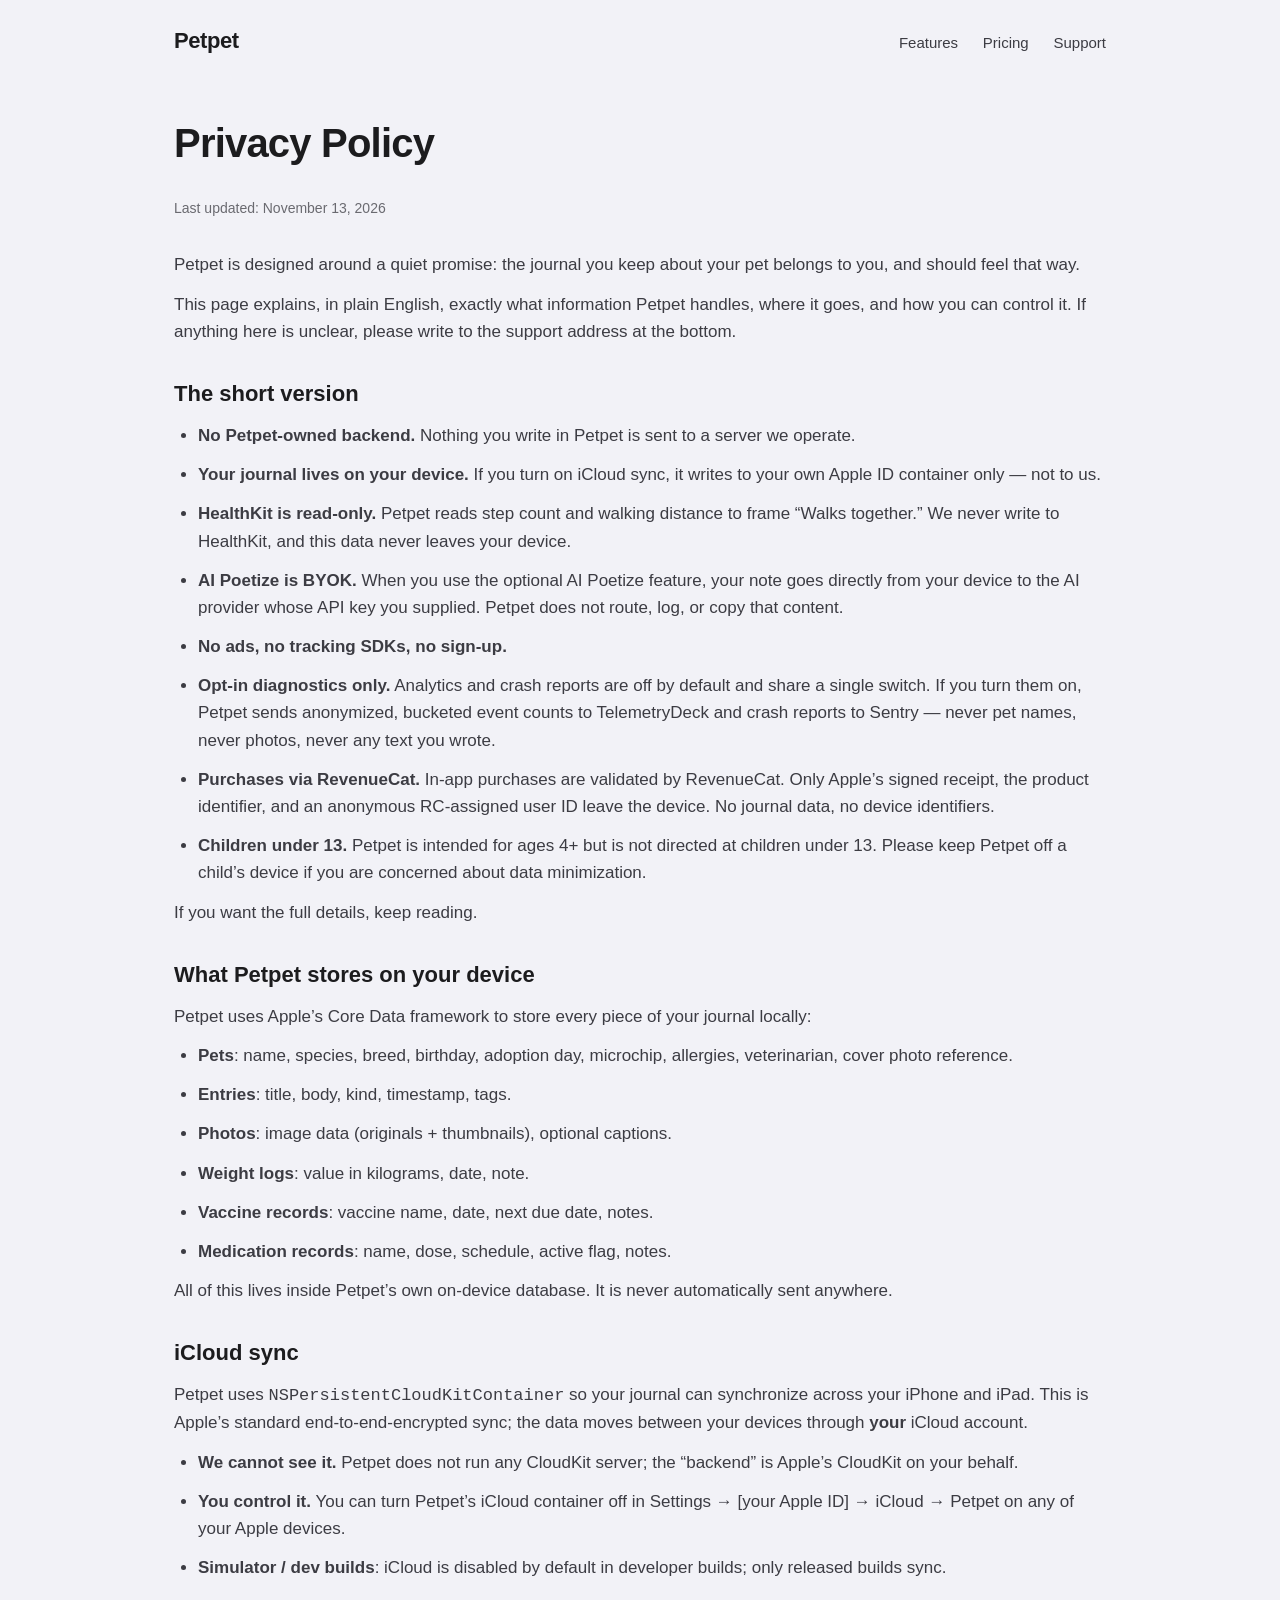
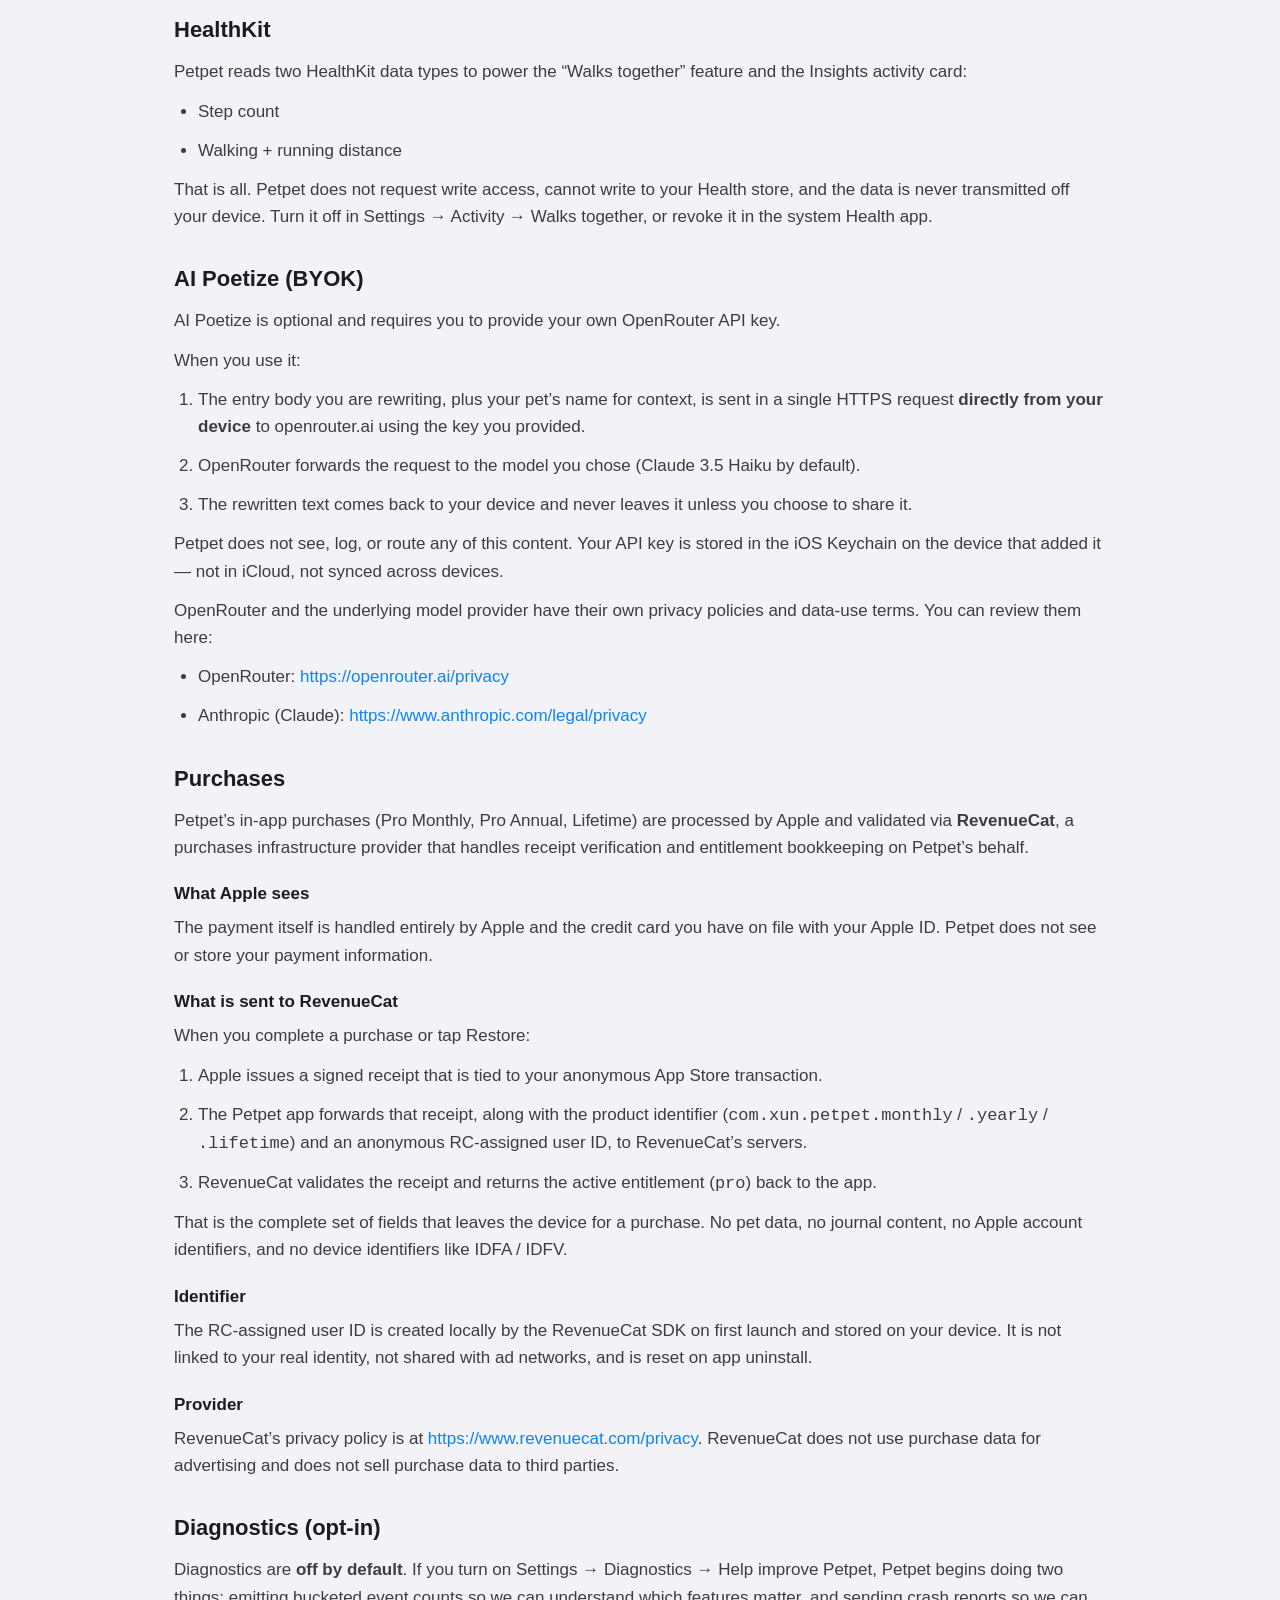
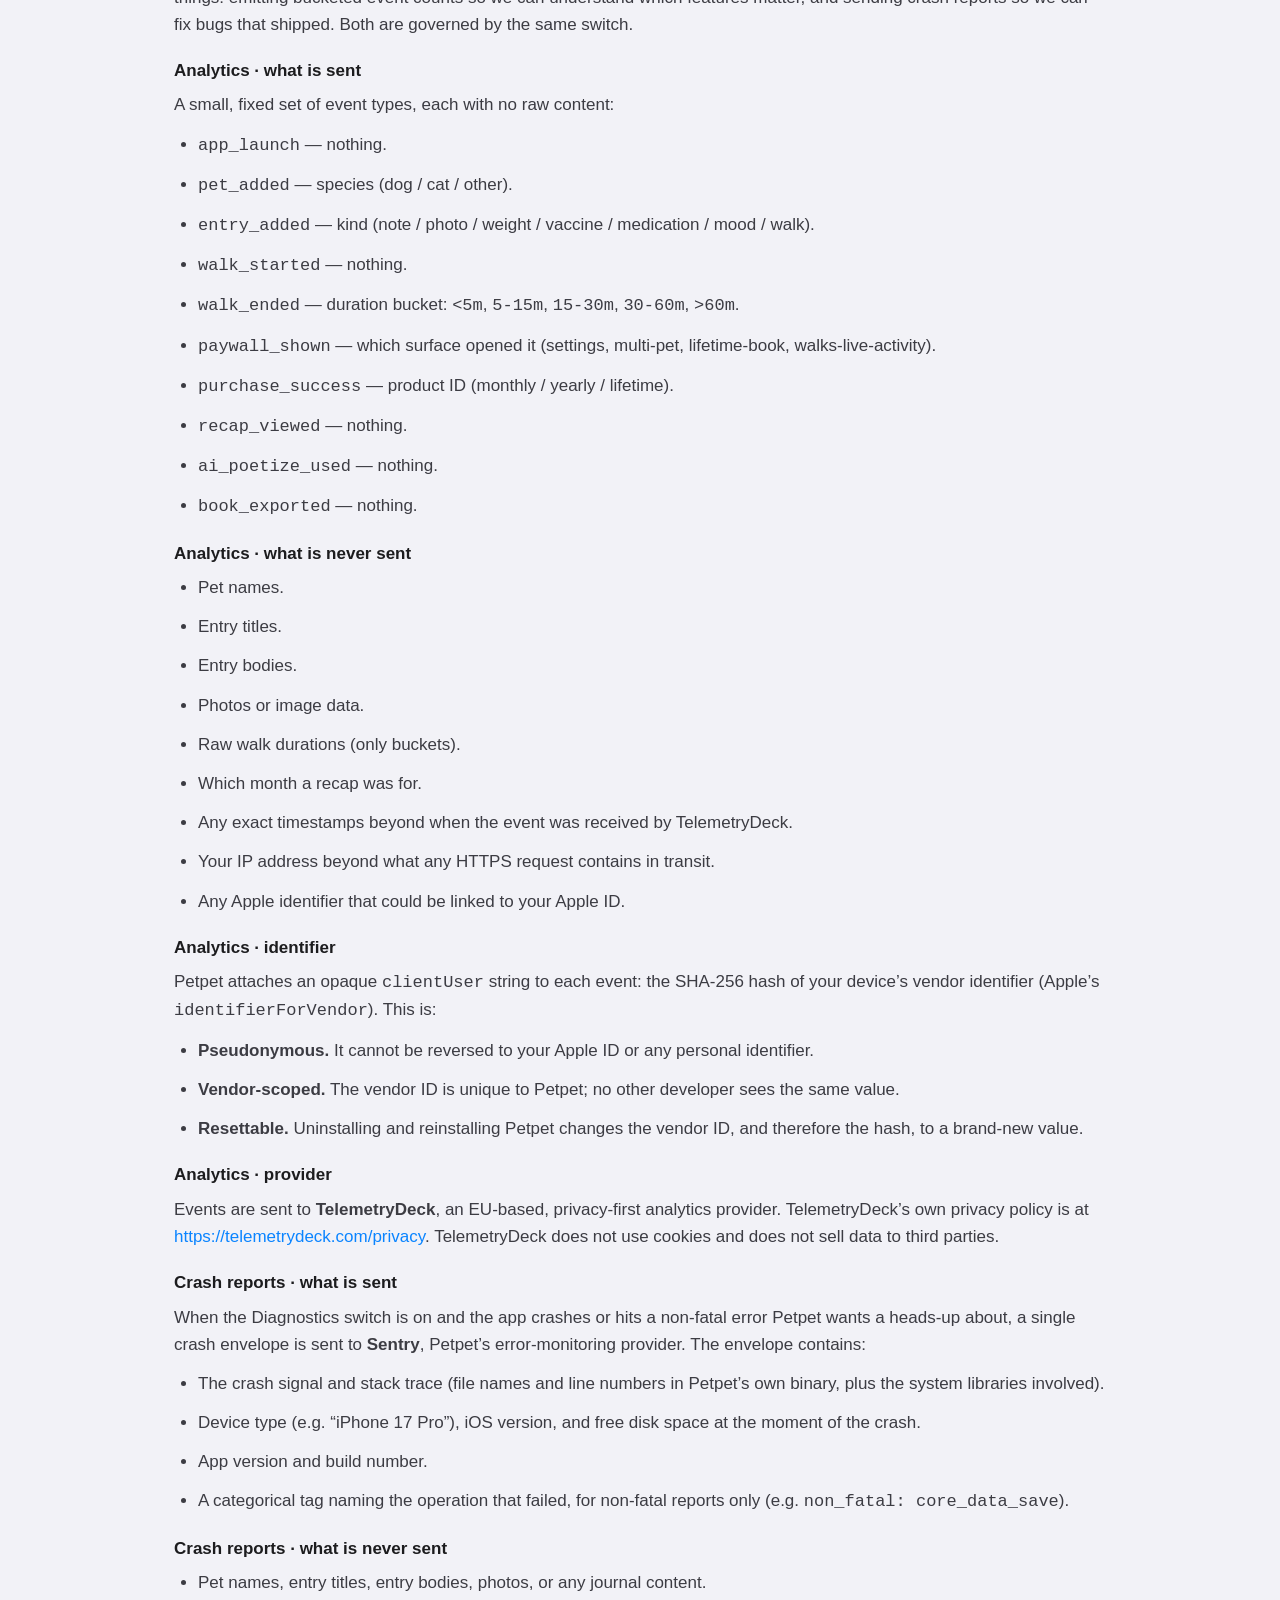
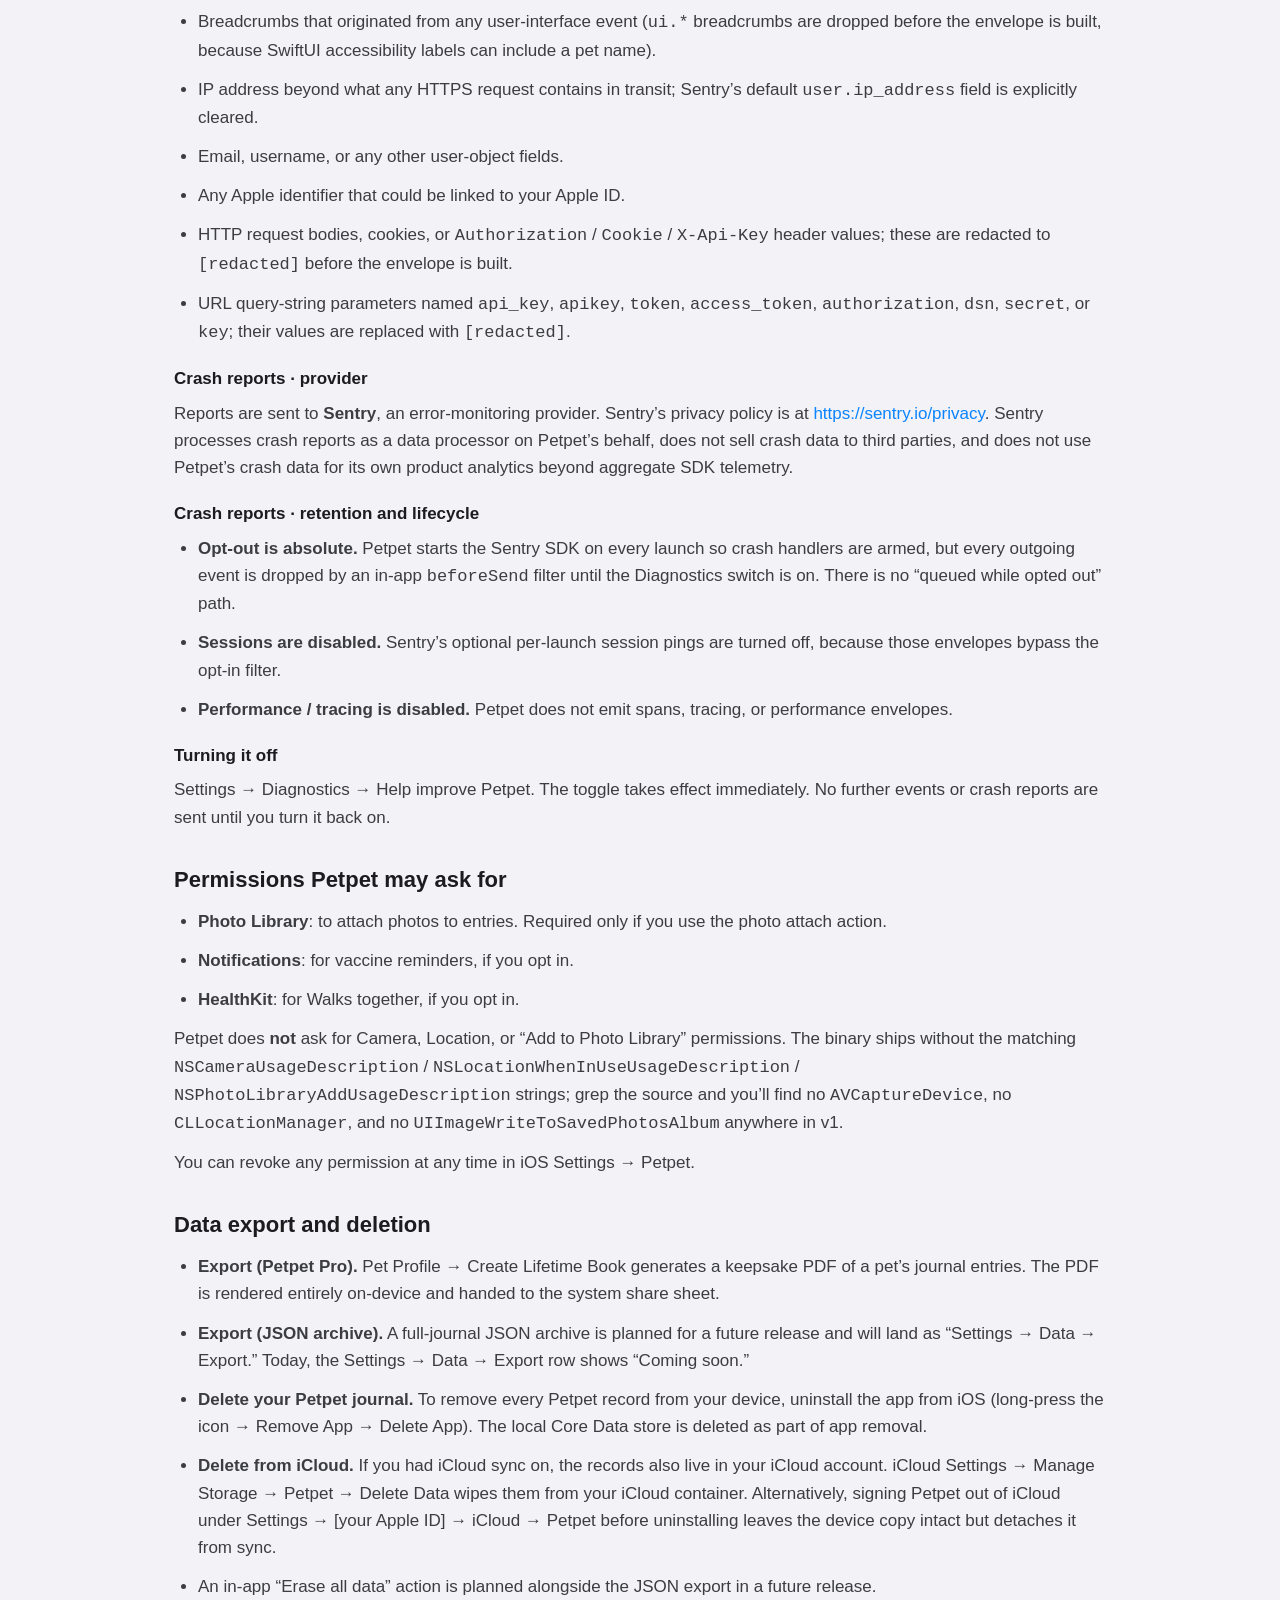
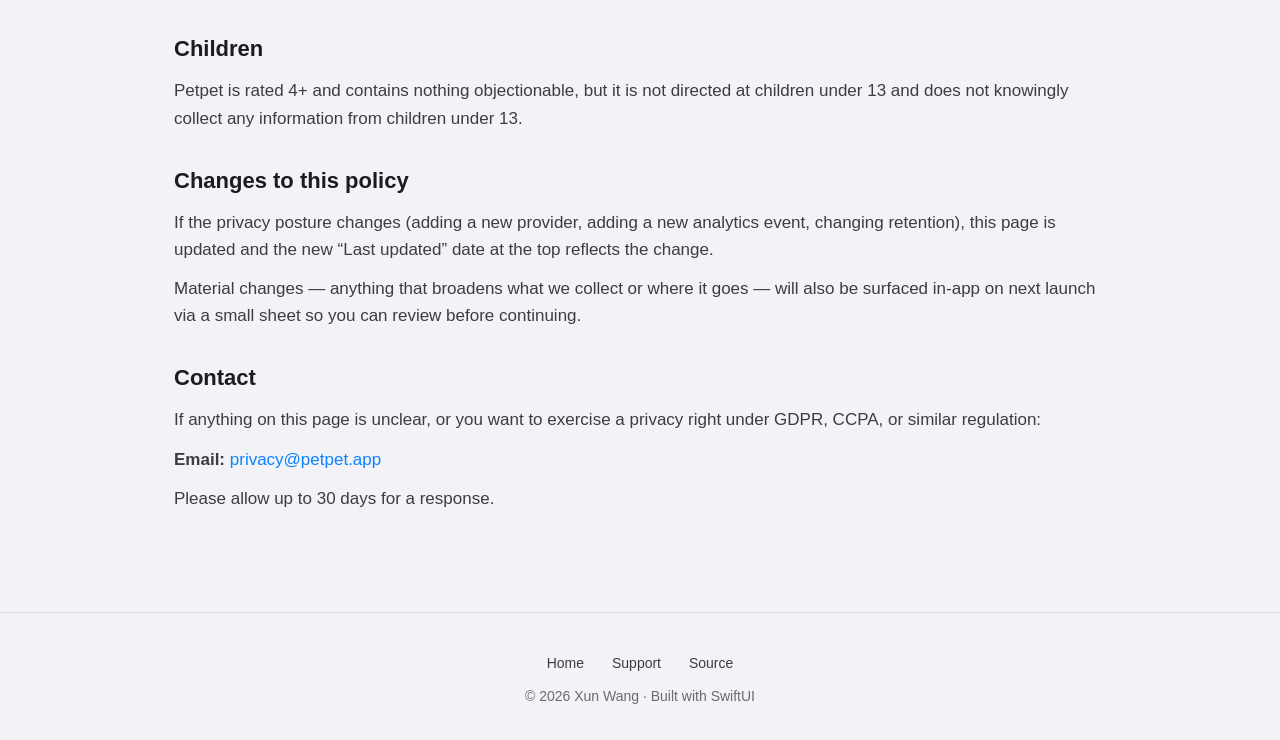
==== privacy/index.html @ db682c79 "Initial commit: Petpet pre-launch landing page The lifetime book for your pet. Private, forever your" ====
<!DOCTYPE html>
<html lang="en">
<head>
  <meta charset="UTF-8" />
  <meta name="viewport" content="width=device-width, initial-scale=1.0" />
  <title>Privacy Policy — Petpet</title>
  <meta name="description" content="How Petpet handles your data. No backend, HealthKit read-only, opt-in analytics, BYOK AI, purchases via RevenueCat." />
  <meta name="theme-color" content="#f2f2f7" media="(prefers-color-scheme: light)" />
  <meta name="theme-color" content="#000000" media="(prefers-color-scheme: dark)" />
  <link rel="icon" type="image/svg+xml" href="../favicon.svg" />
  <link rel="stylesheet" href="../css/style.css" />
</head>
<body>
  <nav class="top">
    <div class="inner">
      <div class="brand"><a href="../">Petpet</a></div>
      <div class="links">
        <a href="../#features">Features</a>
        <a href="../#pricing">Pricing</a>
        <a href="../support/">Support</a>
      </div>
    </div>
  </nav>

  <main>
    <article class="legal">
      <h1>Privacy Policy</h1>
      <p class="date">Last updated: November 13, 2026</p>

      <p>
        Petpet is designed around a quiet promise: the journal you
        keep about your pet belongs to you, and should feel that way.
      </p>
      <p>
        This page explains, in plain English, exactly what information
        Petpet handles, where it goes, and how you can control it. If
        anything here is unclear, please write to the support address
        at the bottom.
      </p>

      <h2>The short version</h2>
      <ul>
        <li><strong>No Petpet-owned backend.</strong> Nothing you write in Petpet is sent to a server we operate.</li>
        <li><strong>Your journal lives on your device.</strong> If you turn on iCloud sync, it writes to your own Apple ID container only — not to us.</li>
        <li><strong>HealthKit is read-only.</strong> Petpet reads step count and walking distance to frame &ldquo;Walks together.&rdquo; We never write to HealthKit, and this data never leaves your device.</li>
        <li><strong>AI Poetize is BYOK.</strong> When you use the optional AI Poetize feature, your note goes directly from your device to the AI provider whose API key you supplied. Petpet does not route, log, or copy that content.</li>
        <li><strong>No ads, no tracking SDKs, no sign-up.</strong></li>
        <li><strong>Opt-in diagnostics only.</strong> Analytics and crash reports are off by default and share a single switch. If you turn them on, Petpet sends anonymized, bucketed event counts to TelemetryDeck and crash reports to Sentry &mdash; never pet names, never photos, never any text you wrote.</li>
        <li><strong>Purchases via RevenueCat.</strong> In-app purchases are validated by RevenueCat. Only Apple&rsquo;s signed receipt, the product identifier, and an anonymous RC-assigned user ID leave the device. No journal data, no device identifiers.</li>
        <li><strong>Children under 13.</strong> Petpet is intended for ages 4+ but is not directed at children under 13. Please keep Petpet off a child&rsquo;s device if you are concerned about data minimization.</li>
      </ul>
      <p>If you want the full details, keep reading.</p>

      <h2>What Petpet stores on your device</h2>
      <p>
        Petpet uses Apple&rsquo;s Core Data framework to store every
        piece of your journal locally:
      </p>
      <ul>
        <li><strong>Pets</strong>: name, species, breed, birthday, adoption day, microchip, allergies, veterinarian, cover photo reference.</li>
        <li><strong>Entries</strong>: title, body, kind, timestamp, tags.</li>
        <li><strong>Photos</strong>: image data (originals + thumbnails), optional captions.</li>
        <li><strong>Weight logs</strong>: value in kilograms, date, note.</li>
        <li><strong>Vaccine records</strong>: vaccine name, date, next due date, notes.</li>
        <li><strong>Medication records</strong>: name, dose, schedule, active flag, notes.</li>
      </ul>
      <p>
        All of this lives inside Petpet&rsquo;s own on-device
        database. It is never automatically sent anywhere.
      </p>

      <h2>iCloud sync</h2>
      <p>
        Petpet uses <code>NSPersistentCloudKitContainer</code> so your
        journal can synchronize across your iPhone and iPad. This is
        Apple&rsquo;s standard end-to-end-encrypted sync; the data
        moves between your devices through <strong>your</strong>
        iCloud account.
      </p>
      <ul>
        <li><strong>We cannot see it.</strong> Petpet does not run any CloudKit server; the &ldquo;backend&rdquo; is Apple&rsquo;s CloudKit on your behalf.</li>
        <li><strong>You control it.</strong> You can turn Petpet&rsquo;s iCloud container off in Settings &rarr; [your Apple ID] &rarr; iCloud &rarr; Petpet on any of your Apple devices.</li>
        <li><strong>Simulator / dev builds</strong>: iCloud is disabled by default in developer builds; only released builds sync.</li>
      </ul>

      <h2>HealthKit</h2>
      <p>
        Petpet reads two HealthKit data types to power the &ldquo;Walks
        together&rdquo; feature and the Insights activity card:
      </p>
      <ul>
        <li>Step count</li>
        <li>Walking + running distance</li>
      </ul>
      <p>
        That is all. Petpet does not request write access, cannot
        write to your Health store, and the data is never transmitted
        off your device. Turn it off in Settings &rarr; Activity
        &rarr; Walks together, or revoke it in the system Health app.
      </p>

      <h2>AI Poetize (BYOK)</h2>
      <p>
        AI Poetize is optional and requires you to provide your own
        OpenRouter API key.
      </p>
      <p>When you use it:</p>
      <ol>
        <li>The entry body you are rewriting, plus your pet&rsquo;s name for context, is sent in a single HTTPS request <strong>directly from your device</strong> to openrouter.ai using the key you provided.</li>
        <li>OpenRouter forwards the request to the model you chose (Claude 3.5 Haiku by default).</li>
        <li>The rewritten text comes back to your device and never leaves it unless you choose to share it.</li>
      </ol>
      <p>
        Petpet does not see, log, or route any of this content. Your
        API key is stored in the iOS Keychain on the device that
        added it — not in iCloud, not synced across devices.
      </p>
      <p>
        OpenRouter and the underlying model provider have their own
        privacy policies and data-use terms. You can review them here:
      </p>
      <ul>
        <li>OpenRouter: <a href="https://openrouter.ai/privacy">https://openrouter.ai/privacy</a></li>
        <li>Anthropic (Claude): <a href="https://www.anthropic.com/legal/privacy">https://www.anthropic.com/legal/privacy</a></li>
      </ul>

      <h2>Purchases</h2>
      <p>
        Petpet&rsquo;s in-app purchases (Pro Monthly, Pro Annual,
        Lifetime) are processed by Apple and validated via
        <strong>RevenueCat</strong>, a purchases infrastructure
        provider that handles receipt verification and entitlement
        bookkeeping on Petpet&rsquo;s behalf.
      </p>

      <h3>What Apple sees</h3>
      <p>
        The payment itself is handled entirely by Apple and the
        credit card you have on file with your Apple ID. Petpet does
        not see or store your payment information.
      </p>

      <h3>What is sent to RevenueCat</h3>
      <p>When you complete a purchase or tap Restore:</p>
      <ol>
        <li>Apple issues a signed receipt that is tied to your anonymous App Store transaction.</li>
        <li>The Petpet app forwards that receipt, along with the product identifier (<code>com.xun.petpet.monthly</code> / <code>.yearly</code> / <code>.lifetime</code>) and an anonymous RC-assigned user ID, to RevenueCat&rsquo;s servers.</li>
        <li>RevenueCat validates the receipt and returns the active entitlement (<code>pro</code>) back to the app.</li>
      </ol>
      <p>
        That is the complete set of fields that leaves the device for
        a purchase. No pet data, no journal content, no Apple account
        identifiers, and no device identifiers like IDFA / IDFV.
      </p>

      <h3>Identifier</h3>
      <p>
        The RC-assigned user ID is created locally by the RevenueCat
        SDK on first launch and stored on your device. It is not
        linked to your real identity, not shared with ad networks, and
        is reset on app uninstall.
      </p>

      <h3>Provider</h3>
      <p>
        RevenueCat&rsquo;s privacy policy is at
        <a href="https://www.revenuecat.com/privacy">https://www.revenuecat.com/privacy</a>.
        RevenueCat does not use purchase data for advertising and does
        not sell purchase data to third parties.
      </p>

      <h2>Diagnostics (opt-in)</h2>
      <p>
        Diagnostics are <strong>off by default</strong>. If you turn
        on Settings &rarr; Diagnostics &rarr; Help improve Petpet,
        Petpet begins doing two things: emitting bucketed event
        counts so we can understand which features matter, and
        sending crash reports so we can fix bugs that shipped. Both
        are governed by the same switch.
      </p>

      <h3>Analytics &middot; what is sent</h3>
      <p>A small, fixed set of event types, each with no raw content:</p>
      <ul>
        <li><code>app_launch</code> — nothing.</li>
        <li><code>pet_added</code> — species (dog / cat / other).</li>
        <li><code>entry_added</code> — kind (note / photo / weight / vaccine / medication / mood / walk).</li>
        <li><code>walk_started</code> — nothing.</li>
        <li><code>walk_ended</code> — duration bucket: <code>&lt;5m</code>, <code>5-15m</code>, <code>15-30m</code>, <code>30-60m</code>, <code>&gt;60m</code>.</li>
        <li><code>paywall_shown</code> — which surface opened it (settings, multi-pet, lifetime-book, walks-live-activity).</li>
        <li><code>purchase_success</code> — product ID (monthly / yearly / lifetime).</li>
        <li><code>recap_viewed</code> — nothing.</li>
        <li><code>ai_poetize_used</code> — nothing.</li>
        <li><code>book_exported</code> — nothing.</li>
      </ul>

      <h3>Analytics &middot; what is never sent</h3>
      <ul>
        <li>Pet names.</li>
        <li>Entry titles.</li>
        <li>Entry bodies.</li>
        <li>Photos or image data.</li>
        <li>Raw walk durations (only buckets).</li>
        <li>Which month a recap was for.</li>
        <li>Any exact timestamps beyond when the event was received by TelemetryDeck.</li>
        <li>Your IP address beyond what any HTTPS request contains in transit.</li>
        <li>Any Apple identifier that could be linked to your Apple ID.</li>
      </ul>

      <h3>Analytics &middot; identifier</h3>
      <p>
        Petpet attaches an opaque <code>clientUser</code> string to
        each event: the SHA-256 hash of your device&rsquo;s vendor
        identifier (Apple&rsquo;s <code>identifierForVendor</code>).
        This is:
      </p>
      <ul>
        <li><strong>Pseudonymous.</strong> It cannot be reversed to your Apple ID or any personal identifier.</li>
        <li><strong>Vendor-scoped.</strong> The vendor ID is unique to Petpet; no other developer sees the same value.</li>
        <li><strong>Resettable.</strong> Uninstalling and reinstalling Petpet changes the vendor ID, and therefore the hash, to a brand-new value.</li>
      </ul>

      <h3>Analytics &middot; provider</h3>
      <p>
        Events are sent to <strong>TelemetryDeck</strong>, an
        EU-based, privacy-first analytics provider. TelemetryDeck&rsquo;s
        own privacy policy is at
        <a href="https://telemetrydeck.com/privacy">https://telemetrydeck.com/privacy</a>.
        TelemetryDeck does not use cookies and does not sell data to
        third parties.
      </p>

      <h3>Crash reports &middot; what is sent</h3>
      <p>
        When the Diagnostics switch is on and the app crashes or
        hits a non-fatal error Petpet wants a heads-up about, a
        single crash envelope is sent to <strong>Sentry</strong>,
        Petpet&rsquo;s error-monitoring provider. The envelope
        contains:
      </p>
      <ul>
        <li>The crash signal and stack trace (file names and line numbers in Petpet&rsquo;s own binary, plus the system libraries involved).</li>
        <li>Device type (e.g.&nbsp;&ldquo;iPhone 17 Pro&rdquo;), iOS version, and free disk space at the moment of the crash.</li>
        <li>App version and build number.</li>
        <li>A categorical tag naming the operation that failed, for non-fatal reports only (e.g. <code>non_fatal: core_data_save</code>).</li>
      </ul>

      <h3>Crash reports &middot; what is never sent</h3>
      <ul>
        <li>Pet names, entry titles, entry bodies, photos, or any journal content.</li>
        <li>Breadcrumbs that originated from any user-interface event (<code>ui.*</code> breadcrumbs are dropped before the envelope is built, because SwiftUI accessibility labels can include a pet name).</li>
        <li>IP address beyond what any HTTPS request contains in transit; Sentry&rsquo;s default <code>user.ip_address</code> field is explicitly cleared.</li>
        <li>Email, username, or any other user-object fields.</li>
        <li>Any Apple identifier that could be linked to your Apple ID.</li>
        <li>HTTP request bodies, cookies, or <code>Authorization</code> / <code>Cookie</code> / <code>X-Api-Key</code> header values; these are redacted to <code>[redacted]</code> before the envelope is built.</li>
        <li>URL query-string parameters named <code>api_key</code>, <code>apikey</code>, <code>token</code>, <code>access_token</code>, <code>authorization</code>, <code>dsn</code>, <code>secret</code>, or <code>key</code>; their values are replaced with <code>[redacted]</code>.</li>
      </ul>

      <h3>Crash reports &middot; provider</h3>
      <p>
        Reports are sent to <strong>Sentry</strong>, an
        error-monitoring provider. Sentry&rsquo;s privacy policy
        is at
        <a href="https://sentry.io/privacy">https://sentry.io/privacy</a>.
        Sentry processes crash reports as a data processor on
        Petpet&rsquo;s behalf, does not sell crash data to third
        parties, and does not use Petpet&rsquo;s crash data for
        its own product analytics beyond aggregate SDK telemetry.
      </p>

      <h3>Crash reports &middot; retention and lifecycle</h3>
      <ul>
        <li><strong>Opt-out is absolute.</strong> Petpet starts the Sentry SDK on every launch so crash handlers are armed, but every outgoing event is dropped by an in-app <code>beforeSend</code> filter until the Diagnostics switch is on. There is no &ldquo;queued while opted out&rdquo; path.</li>
        <li><strong>Sessions are disabled.</strong> Sentry&rsquo;s optional per-launch session pings are turned off, because those envelopes bypass the opt-in filter.</li>
        <li><strong>Performance / tracing is disabled.</strong> Petpet does not emit spans, tracing, or performance envelopes.</li>
      </ul>

      <h3>Turning it off</h3>
      <p>
        Settings &rarr; Diagnostics &rarr; Help improve Petpet. The
        toggle takes effect immediately. No further events or
        crash reports are sent until you turn it back on.
      </p>

      <h2>Permissions Petpet may ask for</h2>
      <ul>
        <li><strong>Photo Library</strong>: to attach photos to entries. Required only if you use the photo attach action.</li>
        <li><strong>Notifications</strong>: for vaccine reminders, if you opt in.</li>
        <li><strong>HealthKit</strong>: for Walks together, if you opt in.</li>
      </ul>
      <p>
        Petpet does <strong>not</strong> ask for Camera, Location, or
        &ldquo;Add to Photo Library&rdquo; permissions. The binary
        ships without the matching <code>NSCameraUsageDescription</code> /
        <code>NSLocationWhenInUseUsageDescription</code> /
        <code>NSPhotoLibraryAddUsageDescription</code> strings; grep
        the source and you&rsquo;ll find no <code>AVCaptureDevice</code>,
        no <code>CLLocationManager</code>, and no
        <code>UIImageWriteToSavedPhotosAlbum</code> anywhere in v1.
      </p>
      <p>
        You can revoke any permission at any time in iOS Settings
        &rarr; Petpet.
      </p>

      <h2>Data export and deletion</h2>
      <ul>
        <li><strong>Export (Petpet Pro).</strong> Pet Profile &rarr; Create Lifetime Book generates a keepsake PDF of a pet&rsquo;s journal entries. The PDF is rendered entirely on-device and handed to the system share sheet.</li>
        <li><strong>Export (JSON archive).</strong> A full-journal JSON archive is planned for a future release and will land as &ldquo;Settings &rarr; Data &rarr; Export.&rdquo; Today, the Settings &rarr; Data &rarr; Export row shows &ldquo;Coming soon.&rdquo;</li>
        <li><strong>Delete your Petpet journal.</strong> To remove every Petpet record from your device, uninstall the app from iOS (long-press the icon &rarr; Remove App &rarr; Delete App). The local Core Data store is deleted as part of app removal.</li>
        <li><strong>Delete from iCloud.</strong> If you had iCloud sync on, the records also live in your iCloud account. iCloud Settings &rarr; Manage Storage &rarr; Petpet &rarr; Delete Data wipes them from your iCloud container. Alternatively, signing Petpet out of iCloud under Settings &rarr; [your Apple ID] &rarr; iCloud &rarr; Petpet before uninstalling leaves the device copy intact but detaches it from sync.</li>
        <li>An in-app &ldquo;Erase all data&rdquo; action is planned alongside the JSON export in a future release.</li>
      </ul>

      <h2>Children</h2>
      <p>
        Petpet is rated 4+ and contains nothing objectionable, but it
        is not directed at children under 13 and does not knowingly
        collect any information from children under 13.
      </p>

      <h2>Changes to this policy</h2>
      <p>
        If the privacy posture changes (adding a new provider, adding
        a new analytics event, changing retention), this page is
        updated and the new &ldquo;Last updated&rdquo; date at the
        top reflects the change.
      </p>
      <p>
        Material changes — anything that broadens what we collect or
        where it goes — will also be surfaced in-app on next launch
        via a small sheet so you can review before continuing.
      </p>

      <h2>Contact</h2>
      <p>
        If anything on this page is unclear, or you want to exercise
        a privacy right under GDPR, CCPA, or similar regulation:
      </p>
      <p>
        <strong>Email:</strong>
        <a href="mailto:privacy@petpet.app">privacy@petpet.app</a>
      </p>
      <p>Please allow up to 30 days for a response.</p>
    </article>
  </main>

  <footer>
    <div class="links">
      <a href="../">Home</a>
      <a href="../support/">Support</a>
      <a href="https://github.com/same4869/app-160-Petpet">Source</a>
    </div>
    <div>&copy; 2026 Xun Wang &middot; Built with SwiftUI</div>
  </footer>
</body>
</html>
---- css/style.css ----
/*
 * Petpet · marketing site stylesheet
 *
 * No framework. System typography stack, prefers-color-scheme aware,
 * mobile-first. Palette mirrors the app's brand tokens.
 *
 * Positioning (locked 2026-11-16): "The lifetime book for your pet.
 * Private, forever yours."
 *
 * The site is one page + two linked legal pages (privacy, support).
 * It is intentionally quiet, like the product.
 */

:root {
  --bg-primary: #f2f2f7;
  --bg-elevated: #ffffff;
  --bg-tinted: #e9e9f0;
  --bg-warm: #faf7f2;
  --label-primary: #1c1c1e;
  --label-secondary: #3c3c43;
  --label-tertiary: #6a6a70;
  --accent: #0a84ff;
  --accent-ink: #003c88;
  --brand-pink: #ff375f;
  --brand-teal: #40c8e0;
  --border: rgba(60, 60, 67, 0.15);
  --border-strong: rgba(60, 60, 67, 0.3);
  --radius-lg: 20px;
  --radius-md: 12px;
  --max-width: 980px;
}

@media (prefers-color-scheme: dark) {
  :root {
    --bg-primary: #000000;
    --bg-elevated: #1c1c1e;
    --bg-tinted: #2c2c2e;
    --bg-warm: #1a1816;
    --label-primary: #ffffff;
    --label-secondary: #ebebf5cc;
    --label-tertiary: #ebebf599;
    --border: rgba(84, 84, 88, 0.6);
    --border-strong: rgba(120, 120, 128, 0.7);
  }
}

* {
  box-sizing: border-box;
  margin: 0;
  padding: 0;
}

html {
  scroll-behavior: smooth;
  -webkit-font-smoothing: antialiased;
  -moz-osx-font-smoothing: grayscale;
}

body {
  font-family: -apple-system, BlinkMacSystemFont, "SF Pro Text",
    "Helvetica Neue", Helvetica, Arial, sans-serif;
  color: var(--label-primary);
  background: var(--bg-primary);
  line-height: 1.5;
  font-size: 17px;
}

a {
  color: var(--accent);
  text-decoration: none;
}

a:hover {
  text-decoration: underline;
}

main {
  max-width: var(--max-width);
  margin: 0 auto;
  padding: 0 24px;
}

/* ──────────────────────────────── Navigation ───────────────────── */

nav.top {
  padding: 24px 0 8px;
}

nav.top .inner {
  max-width: var(--max-width);
  margin: 0 auto;
  padding: 0 24px;
  display: flex;
  justify-content: space-between;
  align-items: baseline;
}

nav.top .brand {
  font-size: 22px;
  font-weight: 600;
  letter-spacing: -0.02em;
  color: var(--label-primary);
}

nav.top .brand a {
  color: inherit;
}

nav.top .links a {
  margin-left: 20px;
  font-size: 15px;
  color: var(--label-secondary);
}

/* ─────────────────────────────────── Hero ──────────────────────── */

.hero {
  padding: 80px 0 48px;
  text-align: center;
}

.hero h1 {
  font-size: 56px;
  font-weight: 700;
  letter-spacing: -0.03em;
  line-height: 1.05;
  color: var(--label-primary);
  margin-bottom: 16px;
}

.hero .tagline {
  font-size: 22px;
  font-weight: 500;
  color: var(--label-primary);
  max-width: 580px;
  margin: 0 auto 20px;
  line-height: 1.35;
  letter-spacing: -0.01em;
}

.hero .sub-tagline {
  font-size: 17px;
  color: var(--label-secondary);
  max-width: 620px;
  margin: 0 auto 36px;
  line-height: 1.55;
}

/* Waitlist form (Buttondown embed) */

.waitlist-form {
  display: flex;
  justify-content: center;
  gap: 8px;
  flex-wrap: wrap;
  max-width: 480px;
  margin: 0 auto;
}

.waitlist-form input[type="email"] {
  flex: 1 1 260px;
  min-width: 0;
  padding: 14px 18px;
  font-size: 16px;
  font-family: inherit;
  color: var(--label-primary);
  background: var(--bg-elevated);
  border: 1px solid var(--border-strong);
  border-radius: 999px;
  outline: none;
  transition: border-color 0.15s ease, box-shadow 0.15s ease;
}

.waitlist-form input[type="email"]:focus {
  border-color: var(--accent);
  box-shadow: 0 0 0 4px rgba(10, 132, 255, 0.18);
}

.waitlist-form input[type="email"]::placeholder {
  color: var(--label-tertiary);
}

.waitlist-form button {
  padding: 14px 24px;
  font-size: 16px;
  font-weight: 500;
  font-family: inherit;
  color: #fff;
  background: var(--accent);
  border: none;
  border-radius: 999px;
  cursor: pointer;
  transition: transform 0.15s ease, background 0.15s ease;
}

.waitlist-form button:hover {
  transform: translateY(-1px);
  background: var(--accent-ink);
}

.waitlist-form.large {
  max-width: 540px;
}

.waitlist-form.large input[type="email"] {
  padding: 16px 20px;
  font-size: 17px;
}

.waitlist-form.large button {
  padding: 16px 26px;
  font-size: 17px;
}

.waitlist-note {
  margin-top: 14px;
  font-size: 14px;
  color: var(--label-tertiary);
  max-width: 580px;
  margin-left: auto;
  margin-right: auto;
}

/* Legacy .btn-* kept for any external links */

.btn-primary,
.btn-secondary {
  display: inline-block;
  padding: 14px 28px;
  border-radius: 999px;
  font-size: 16px;
  font-weight: 500;
  text-decoration: none;
  transition: transform 0.15s ease;
}

.btn-primary {
  background: var(--accent);
  color: white;
}

.btn-primary:hover {
  text-decoration: none;
  transform: translateY(-1px);
}

.btn-secondary {
  background: var(--bg-tinted);
  color: var(--label-primary);
}

.btn-secondary:hover {
  text-decoration: none;
  transform: translateY(-1px);
}

/* ────────────────────────────── Screenshots ────────────────────── */

.screens {
  display: grid;
  grid-template-columns: repeat(auto-fit, minmax(200px, 1fr));
  gap: 24px;
  padding: 48px 0;
  max-width: 900px;
  margin: 0 auto;
}

.screens img {
  width: 100%;
  height: auto;
  border-radius: var(--radius-lg);
  box-shadow: 0 20px 60px rgba(0, 0, 0, 0.12),
    0 2px 10px rgba(0, 0, 0, 0.06);
}

@media (prefers-color-scheme: dark) {
  .screens img {
    box-shadow: 0 20px 60px rgba(0, 0, 0, 0.5),
      0 2px 10px rgba(0, 0, 0, 0.3);
  }
}

/* ───────────────────────────────── Sections ────────────────────── */

section {
  padding: 56px 0;
  border-top: 1px solid var(--border);
}

section h2 {
  font-size: 32px;
  font-weight: 600;
  letter-spacing: -0.02em;
  margin-bottom: 24px;
  color: var(--label-primary);
  line-height: 1.2;
}

section > p {
  color: var(--label-secondary);
  max-width: 720px;
  margin-bottom: 16px;
}

/* ─────────────────────────────── Why / founder ─────────────────── */

#why .founder-note {
  font-size: 18px;
  line-height: 1.65;
  color: var(--label-secondary);
  max-width: 680px;
  margin-bottom: 20px;
}

#why .founder-note:last-child {
  margin-bottom: 0;
}

/* ─────────────────────────────── Three pillars ─────────────────── */

.pillars {
  display: grid;
  grid-template-columns: repeat(auto-fit, minmax(240px, 1fr));
  gap: 20px;
  margin-top: 32px;
}

.pillar {
  padding: 28px 24px;
  background: var(--bg-elevated);
  border-radius: var(--radius-lg);
  border: 1px solid var(--border);
}

.pillar h3 {
  font-size: 19px;
  font-weight: 600;
  margin-bottom: 10px;
  color: var(--label-primary);
  letter-spacing: -0.01em;
}

.pillar p {
  color: var(--label-tertiary);
  font-size: 15px;
  line-height: 1.55;
  margin: 0;
}

/* ─────────────────────────────── vs Instagram ──────────────────── */

#vs-instagram h2 {
  text-align: center;
  font-size: 28px;
  line-height: 1.3;
  margin-bottom: 36px;
}

.comparison {
  max-width: 760px;
  margin: 0 auto;
  background: var(--bg-elevated);
  border-radius: var(--radius-lg);
  border: 1px solid var(--border);
  overflow: hidden;
}

.comparison table {
  width: 100%;
  border-collapse: collapse;
  font-size: 15px;
}

.comparison thead th {
  padding: 16px 20px;
  text-align: left;
  font-weight: 600;
  color: var(--label-primary);
  background: var(--bg-tinted);
  border-bottom: 1px solid var(--border);
  font-size: 14px;
  letter-spacing: 0.02em;
  text-transform: uppercase;
}

.comparison thead th:first-child {
  width: 30%;
}

.comparison tbody td {
  padding: 16px 20px;
  border-bottom: 1px solid var(--border);
  color: var(--label-secondary);
  vertical-align: top;
  line-height: 1.45;
}

.comparison tbody tr:last-child td {
  border-bottom: none;
}

.comparison tbody td:first-child {
  font-weight: 500;
  color: var(--label-primary);
}

.comparison tbody td:nth-child(2) {
  color: var(--label-tertiary);
}

.comparison tbody td:last-child {
  color: var(--label-primary);
  font-weight: 500;
}

/* ─────────────────────────────── Feature grid ──────────────────── */

.features {
  display: grid;
  grid-template-columns: repeat(auto-fit, minmax(260px, 1fr));
  gap: 24px;
  margin-top: 32px;
}

.feature {
  padding: 24px;
  background: var(--bg-elevated);
  border-radius: var(--radius-md);
  border: 1px solid var(--border);
  transition: transform 0.15s ease, box-shadow 0.15s ease;
}

.feature:hover {
  transform: translateY(-2px);
  box-shadow: 0 8px 24px rgba(0, 0, 0, 0.06);
}

.feature h3 {
  font-size: 18px;
  font-weight: 600;
  margin-bottom: 8px;
  color: var(--label-primary);
}

.feature p {
  color: var(--label-tertiary);
  font-size: 15px;
  margin-bottom: 0;
}

.feature.featured {
  border: 1px solid var(--accent);
  background: linear-gradient(
    135deg,
    var(--bg-elevated) 0%,
    rgba(10, 132, 255, 0.06) 100%
  );
}

.feature.featured h3::after {
  content: " · centerpiece";
  color: var(--accent);
  font-weight: 500;
  font-size: 13px;
  letter-spacing: 0.02em;
}

/* ─────────────────────────────── Privacy stance ────────────────── */

.stance {
  margin-top: 32px;
  padding: 32px;
  background: var(--bg-elevated);
  border-radius: var(--radius-lg);
  border: 1px solid var(--border);
}

.stance ul {
  padding-left: 20px;
  color: var(--label-secondary);
  list-style: none;
}

.stance li {
  margin-bottom: 10px;
  line-height: 1.55;
  position: relative;
  padding-left: 22px;
}

.stance li::before {
  content: "✓";
  position: absolute;
  left: 0;
  top: 0;
  color: var(--accent);
  font-weight: 600;
}

.stance li:last-child {
  margin-bottom: 0;
}

/* ─────────────────────────────── Pricing ───────────────────────── */

.pricing-primary {
  display: grid;
  grid-template-columns: repeat(auto-fit, minmax(300px, 1fr));
  gap: 24px;
  margin-top: 36px;
}

.price-card {
  position: relative;
  padding: 36px 28px 32px;
  background: var(--bg-elevated);
  border-radius: var(--radius-lg);
  border: 1px solid var(--border);
}

.price-card .badge {
  position: absolute;
  top: -12px;
  left: 50%;
  transform: translateX(-50%);
  background: var(--brand-pink);
  color: white;
  padding: 5px 14px;
  border-radius: 999px;
  font-size: 12px;
  font-weight: 600;
  letter-spacing: 0.03em;
  text-transform: uppercase;
  white-space: nowrap;
}

.price-card .plan-label {
  font-size: 14px;
  letter-spacing: 0.06em;
  text-transform: uppercase;
  color: var(--label-tertiary);
  font-weight: 600;
  margin-bottom: 14px;
}

.price-card .amount {
  font-size: 56px;
  font-weight: 700;
  letter-spacing: -0.03em;
  color: var(--label-primary);
  line-height: 1;
  margin-bottom: 8px;
}

.price-card .amount .currency {
  font-size: 32px;
  font-weight: 600;
  vertical-align: top;
  color: var(--label-secondary);
  margin-right: 2px;
}

.price-card .amount .cents {
  font-size: 24px;
  font-weight: 600;
  vertical-align: top;
  color: var(--label-secondary);
}

.price-card .period {
  font-size: 14px;
  color: var(--label-tertiary);
  margin-bottom: 16px;
  letter-spacing: -0.005em;
}

.price-card .note {
  font-size: 15px;
  line-height: 1.5;
  color: var(--label-secondary);
}

.price-card.primary {
  border: 2px solid var(--label-primary);
  background: var(--bg-warm);
}

.price-card.early-supporter {
  border: 2px solid var(--brand-pink);
  background: var(--bg-elevated);
}

.price-card.early-supporter .es-cta {
  margin-top: 18px;
  padding-top: 18px;
  border-top: 1px solid var(--border);
}

.price-card.early-supporter .es-cta a {
  font-size: 14px;
  font-weight: 500;
  color: var(--brand-pink);
}

.pricing-secondary {
  margin-top: 36px;
  padding: 24px 28px;
  background: var(--bg-tinted);
  border-radius: var(--radius-md);
  display: flex;
  flex-wrap: wrap;
  align-items: baseline;
  gap: 16px 32px;
}

.pricing-secondary-label {
  font-size: 14px;
  color: var(--label-tertiary);
  font-weight: 500;
  letter-spacing: -0.005em;
}

.pricing-secondary-rows {
  display: flex;
  flex-wrap: wrap;
  gap: 8px 24px;
  flex: 1 1 auto;
}

.pricing-secondary-rows .row {
  display: flex;
  align-items: baseline;
  gap: 10px;
  font-size: 15px;
}

.pricing-secondary-rows .name {
  color: var(--label-secondary);
  font-weight: 500;
}

.pricing-secondary-rows .price {
  color: var(--label-primary);
  font-weight: 600;
}

.pricing-secondary-rows .meta {
  color: var(--label-tertiary);
  font-size: 13px;
}

/* ─────────────────────────────── Final waitlist ────────────────── */

.waitlist-final {
  text-align: center;
  padding: 72px 0 64px;
}

.waitlist-final h2 {
  font-size: 36px;
  letter-spacing: -0.02em;
}

.waitlist-final > p {
  max-width: 560px;
  margin: 0 auto 28px;
  color: var(--label-secondary);
  font-size: 17px;
  line-height: 1.55;
}

.waitlist-final .waitlist-note {
  margin-top: 16px;
  color: var(--label-tertiary);
}

/* ─────────────────────────────────── Footer ────────────────────── */

footer {
  padding: 40px 0 60px;
  text-align: center;
  border-top: 1px solid var(--border);
  margin-top: 40px;
  color: var(--label-tertiary);
  font-size: 14px;
}

footer .links {
  margin-bottom: 12px;
}

footer .links a {
  margin: 0 12px;
  color: var(--label-secondary);
}

/* ──────────────────────────── Responsive ───────────────────────── */

@media (max-width: 720px) {
  .hero h1 { font-size: 42px; }
  .hero .tagline { font-size: 19px; }
  .hero .sub-tagline { font-size: 16px; }
  .hero { padding: 48px 0 36px; }
  section { padding: 44px 0; }
  section h2 { font-size: 26px; }
  #vs-instagram h2 { font-size: 22px; }
  .waitlist-final { padding: 56px 0 48px; }
  .waitlist-final h2 { font-size: 28px; }
  .price-card .amount { font-size: 44px; }
  .price-card .amount .currency { font-size: 26px; }
  .price-card { padding: 32px 22px 26px; }
  .pricing-secondary { padding: 20px 22px; }
  .comparison table { font-size: 14px; }
  .comparison thead th,
  .comparison tbody td { padding: 12px 14px; }
}

@media (max-width: 440px) {
  .waitlist-form {
    flex-direction: column;
  }
  .waitlist-form input[type="email"],
  .waitlist-form button {
    width: 100%;
  }
}

/* ──────────────────────────── Legal pages ──────────────────────── */

.legal {
  padding: 48px 0;
}

.legal h1 {
  font-size: 40px;
  font-weight: 700;
  letter-spacing: -0.02em;
  margin-bottom: 24px;
}

.legal h2 {
  font-size: 22px;
  font-weight: 600;
  margin: 32px 0 12px;
  color: var(--label-primary);
}

.legal h3 {
  font-size: 17px;
  font-weight: 600;
  margin: 20px 0 8px;
  color: var(--label-primary);
}

.legal p,
.legal li {
  color: var(--label-secondary);
  line-height: 1.6;
  margin-bottom: 12px;
}

.legal ul,
.legal ol {
  padding-left: 24px;
}

.legal .date {
  color: var(--label-tertiary);
  font-size: 14px;
  margin-bottom: 32px;
}
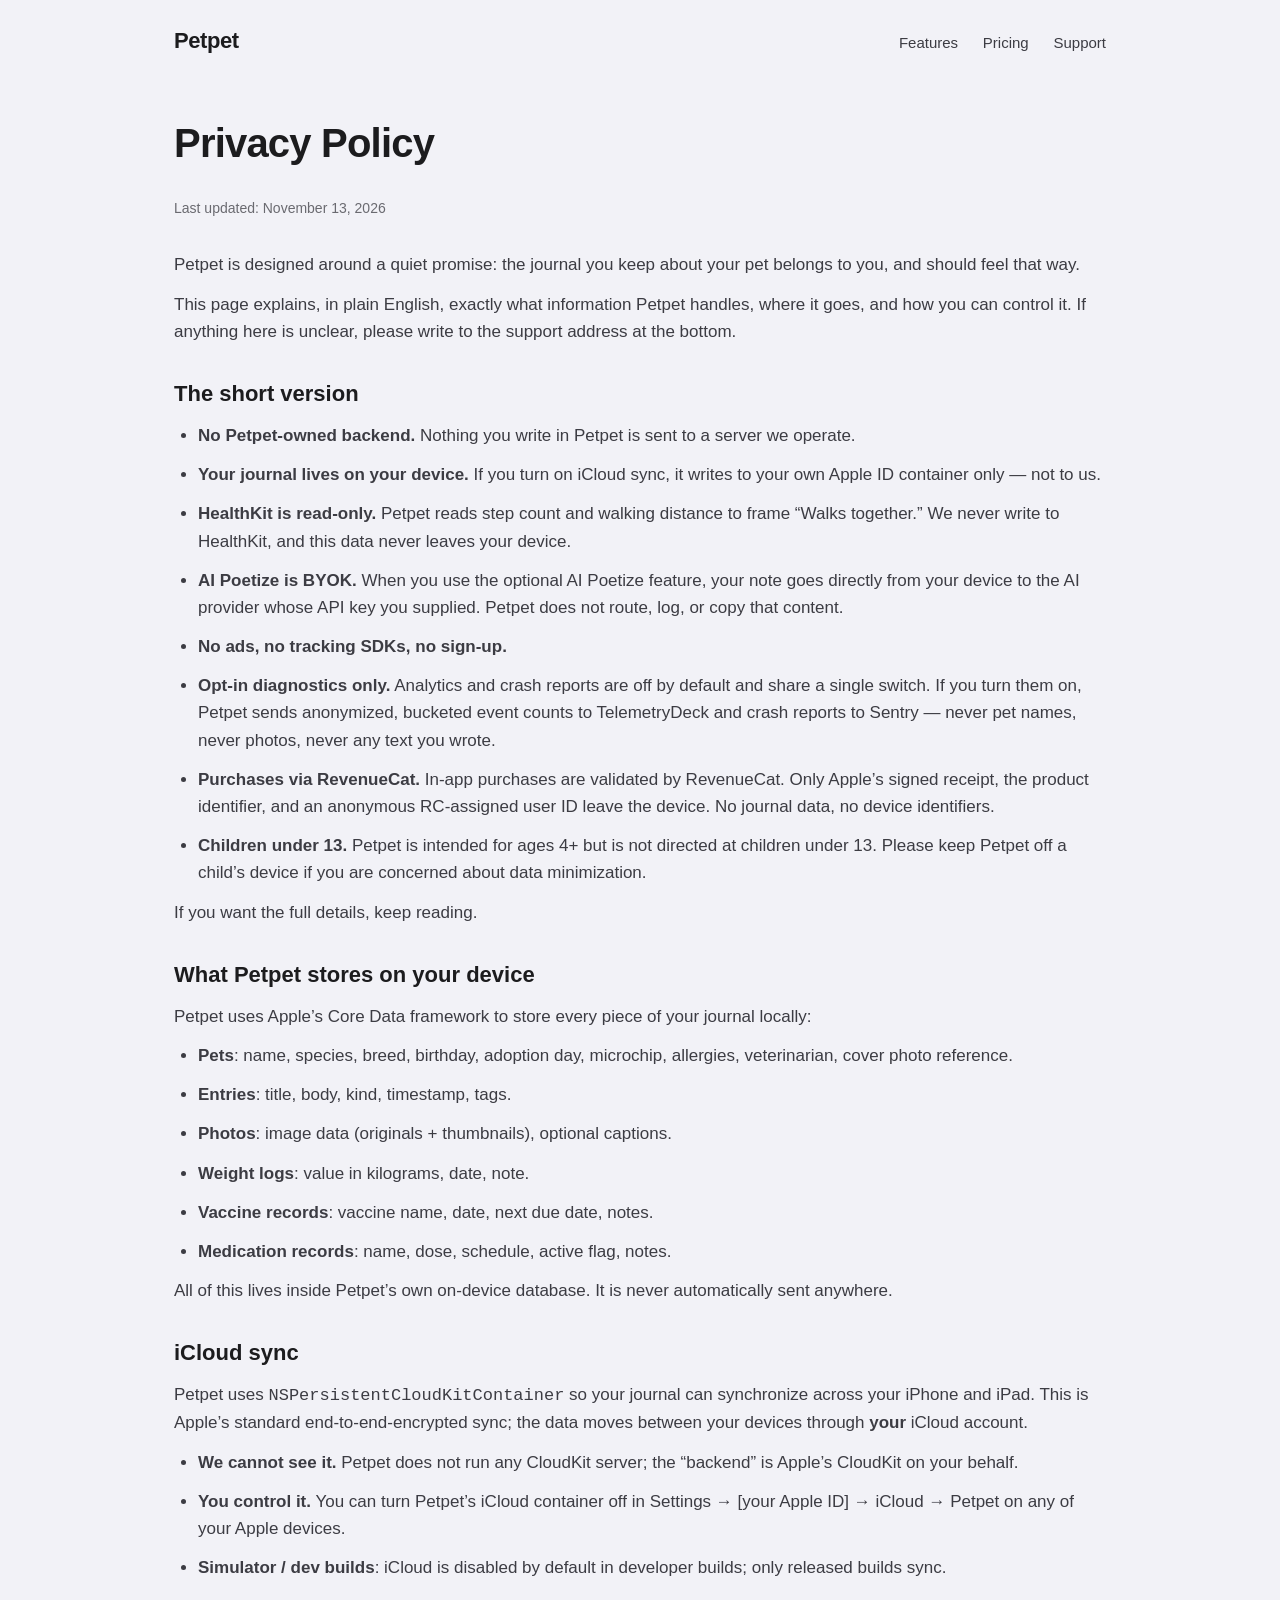
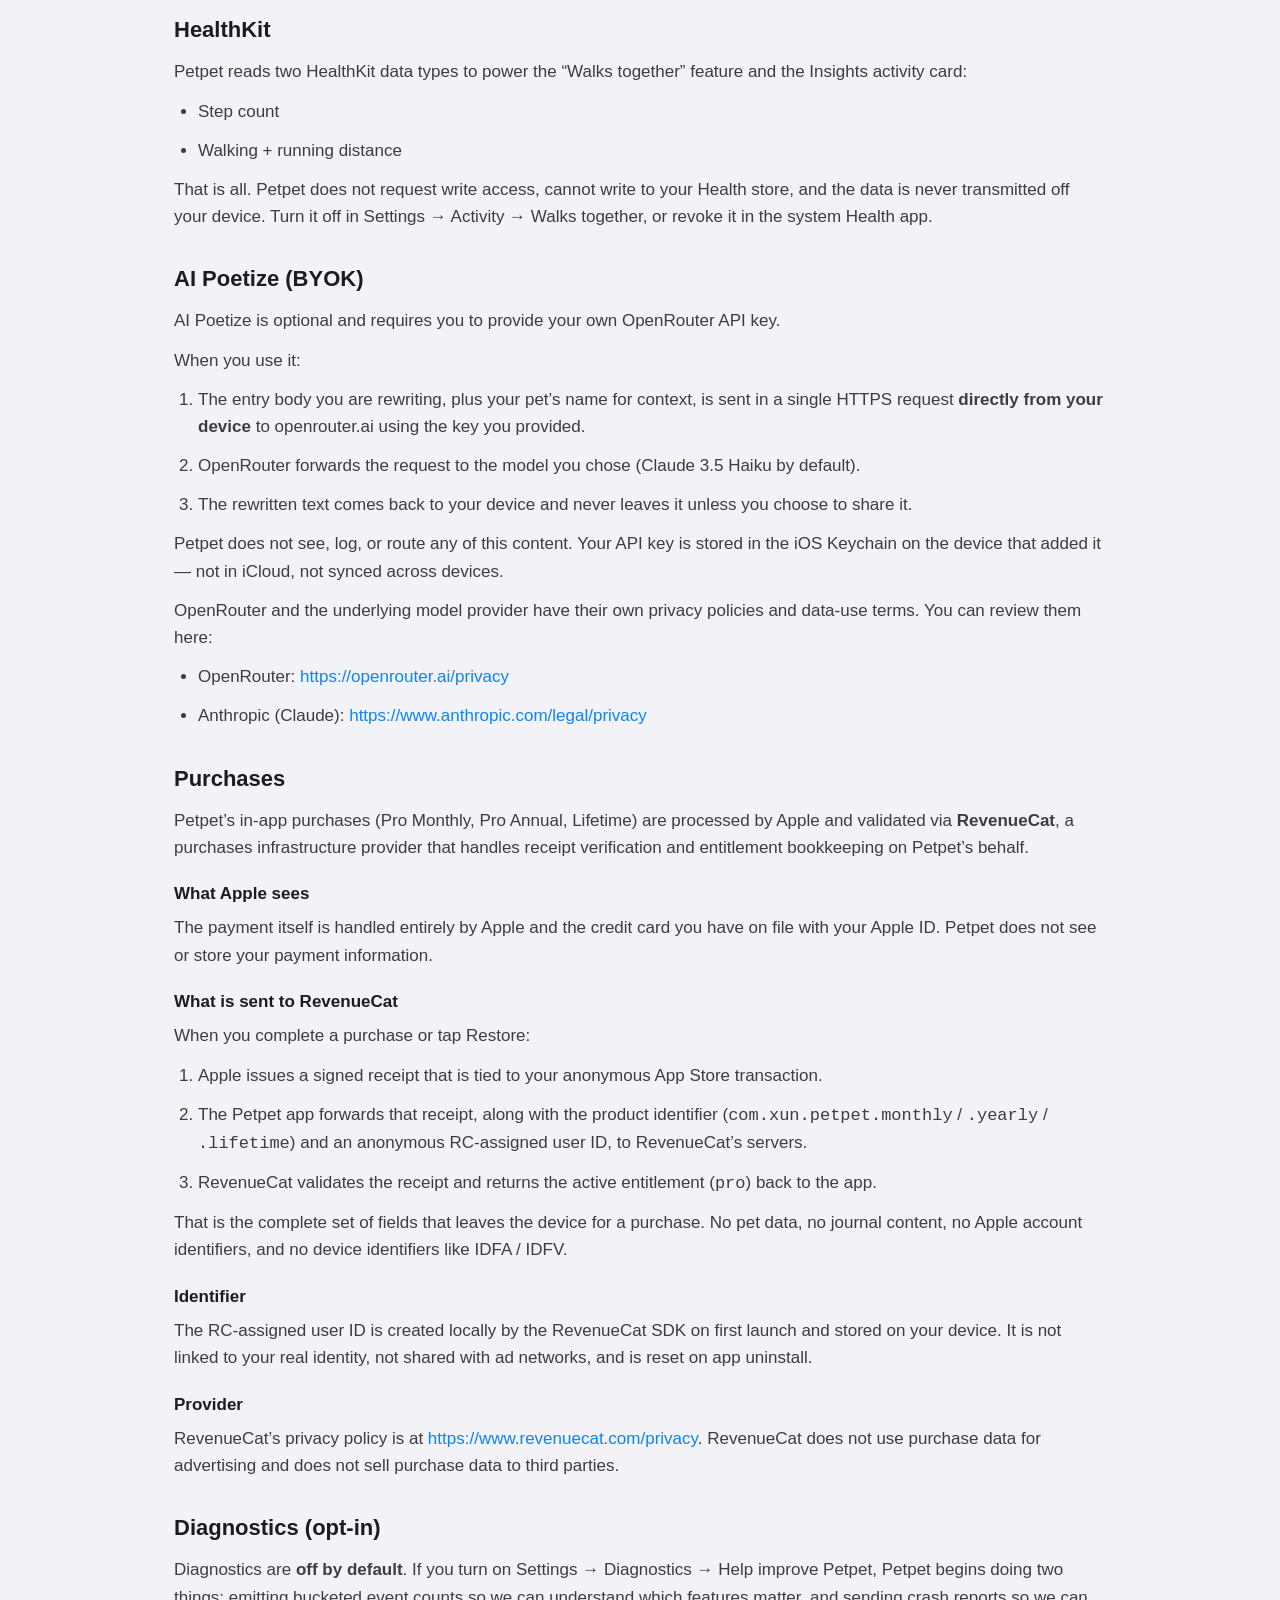
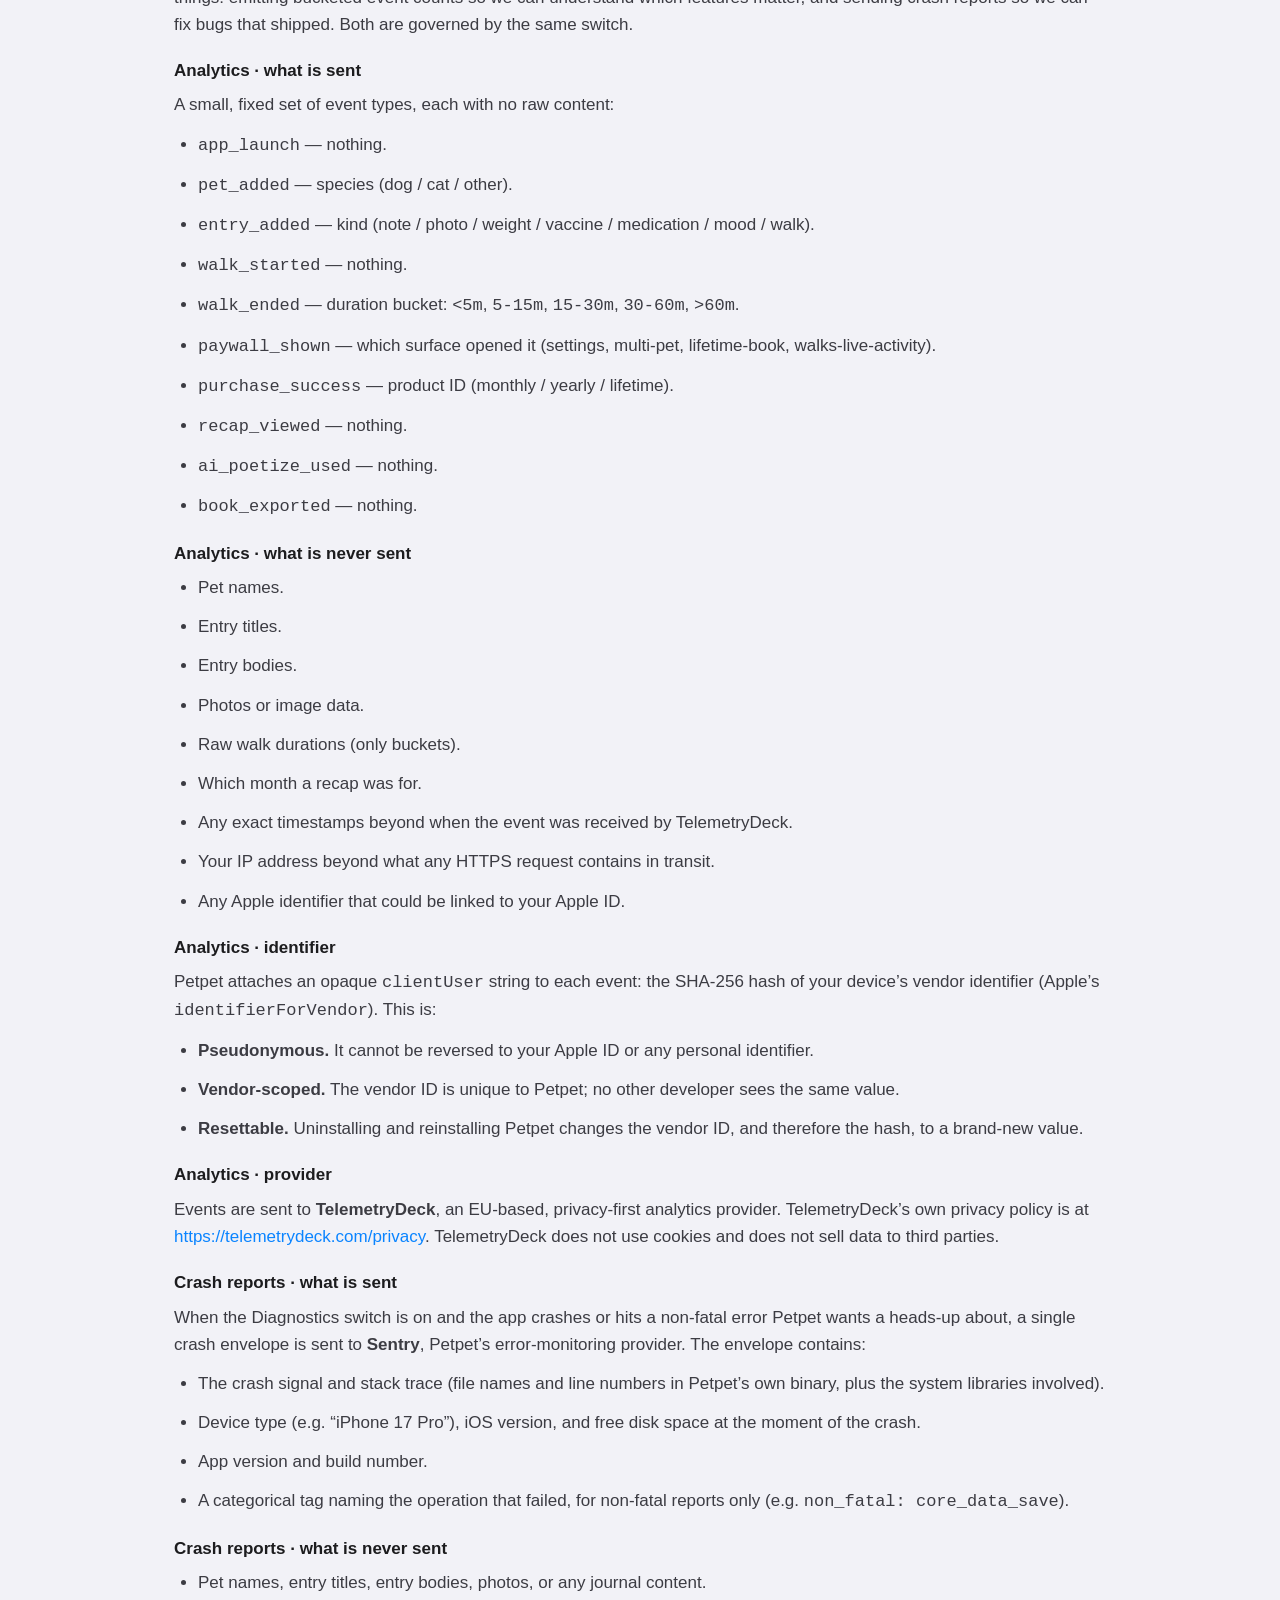
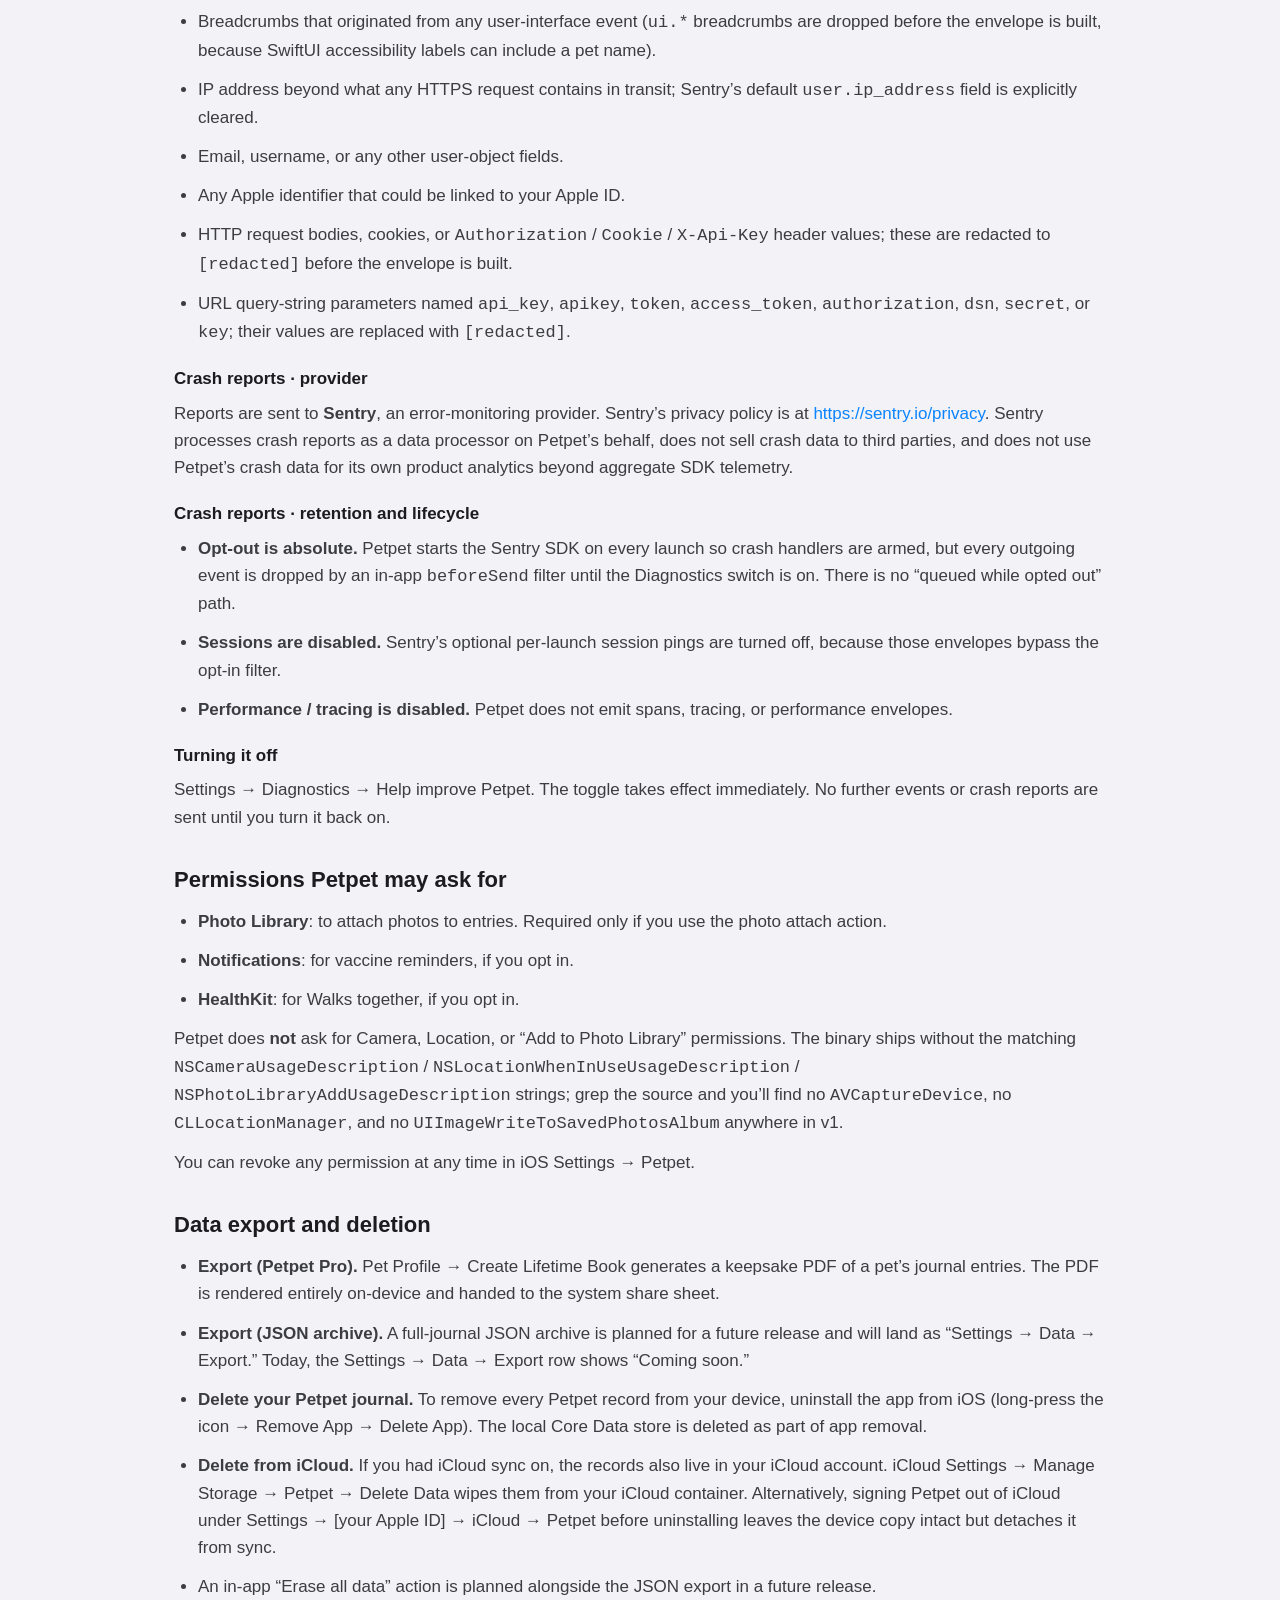
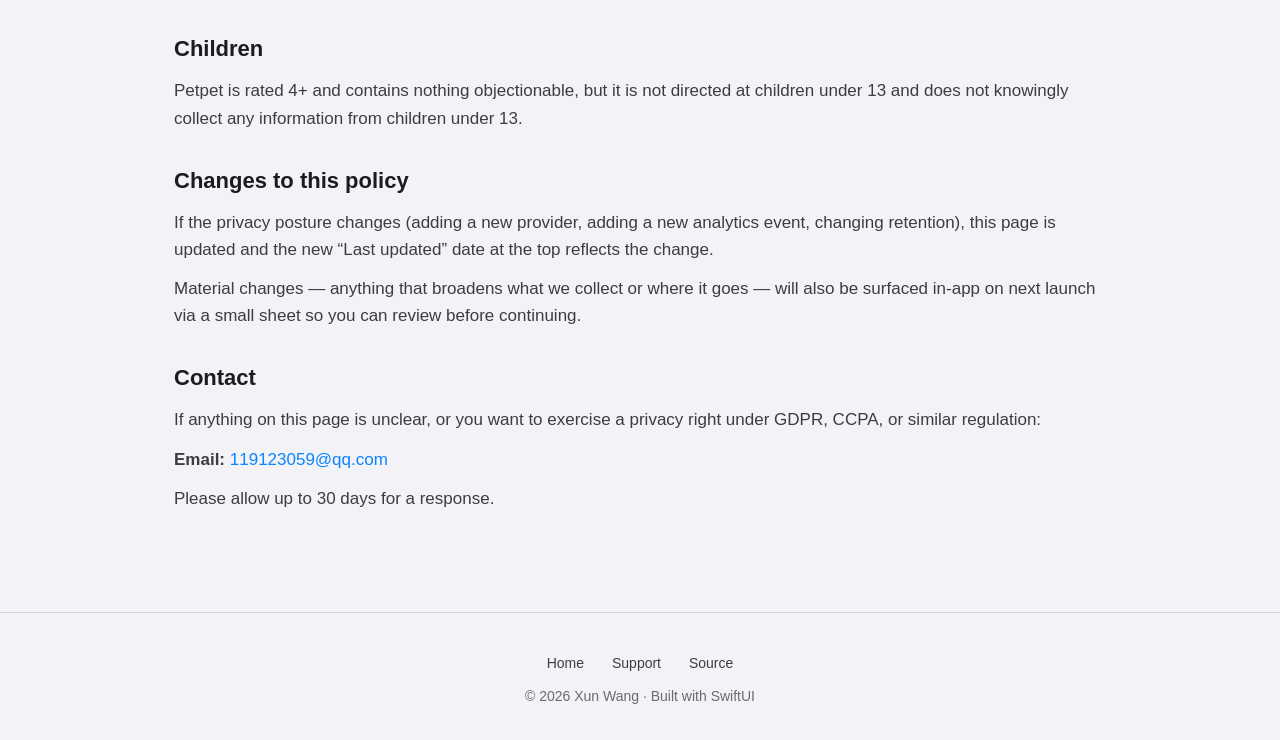
==== commit 70eb6363: "Add Terms of Use page + replace dead petpet.app emails Petpet does not own petpet.app and will not b" ====
--- a/privacy/index.html
+++ b/privacy/index.html
@@ -339,7 +339,7 @@
       </p>
       <p>
         <strong>Email:</strong>
-        <a href="mailto:privacy@petpet.app">privacy@petpet.app</a>
+        <a href="mailto:119123059@qq.com">119123059@qq.com</a>
       </p>
       <p>Please allow up to 30 days for a response.</p>
     </article>
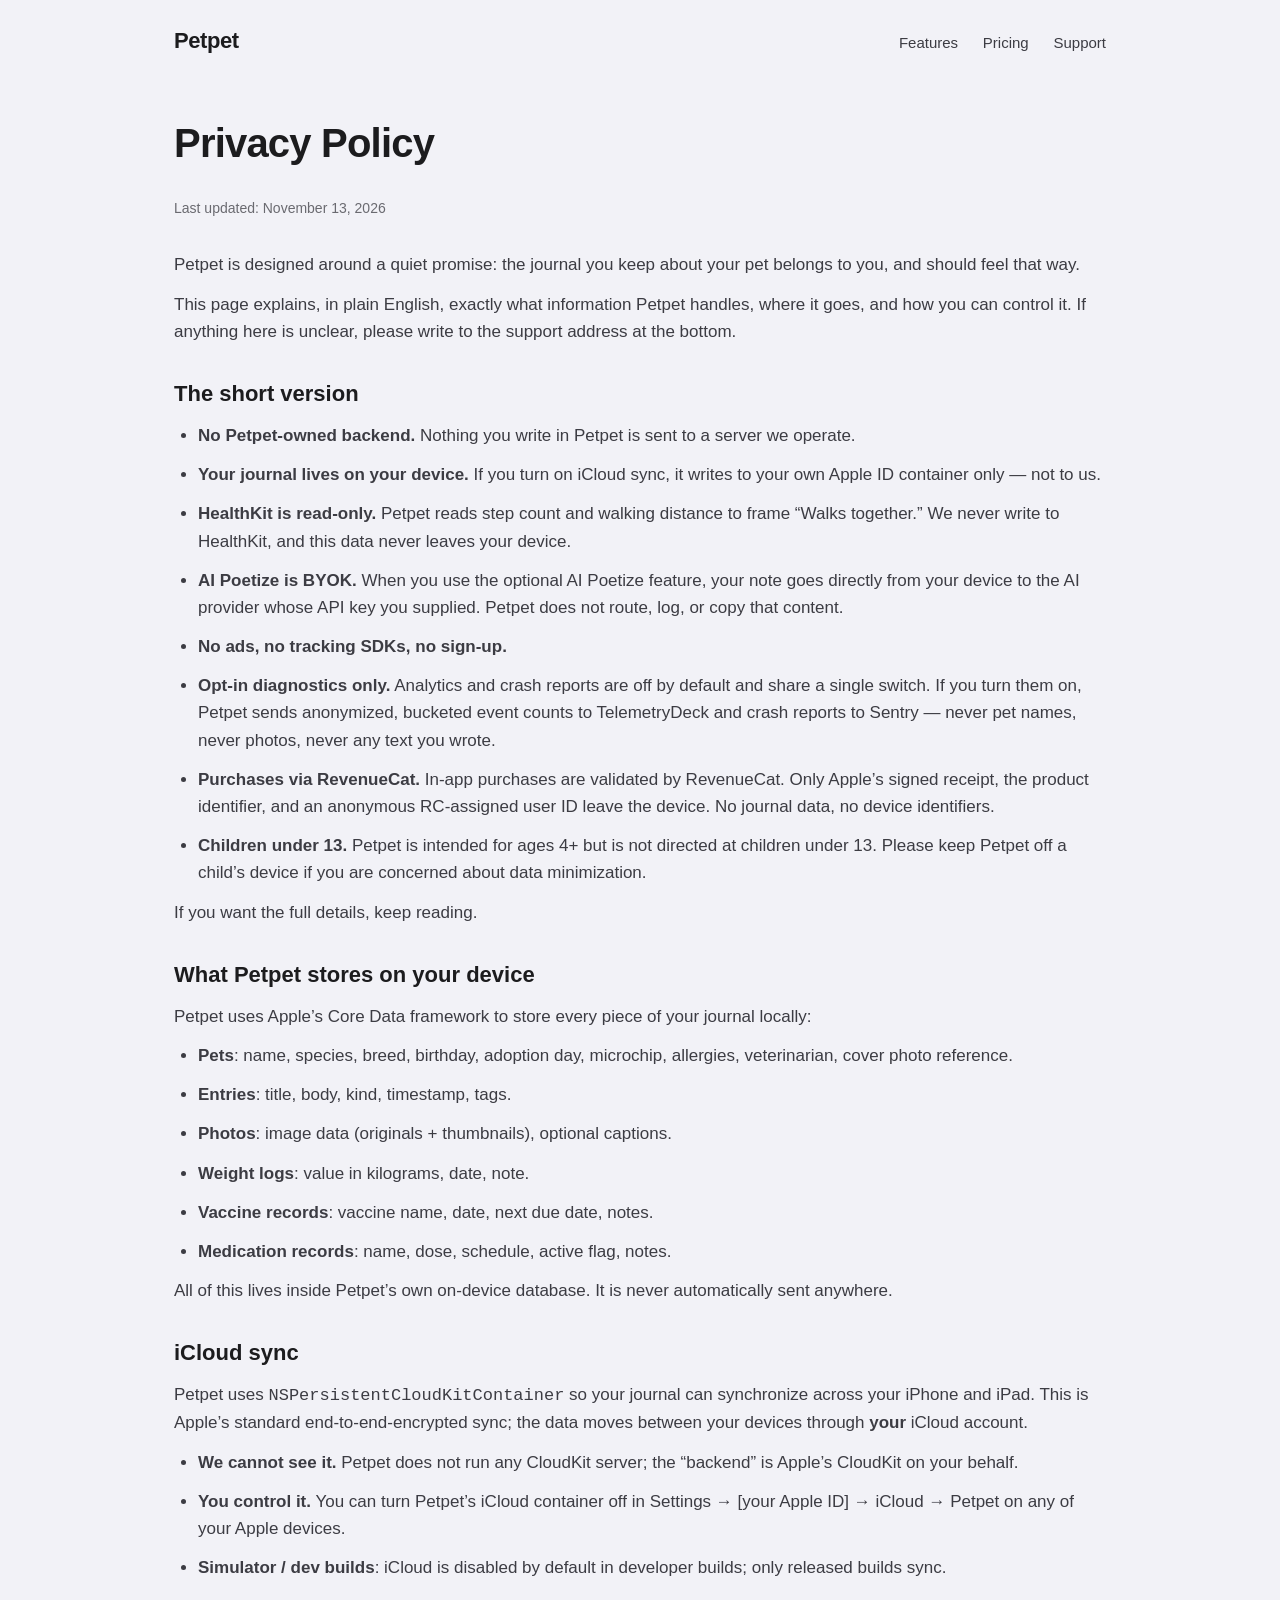
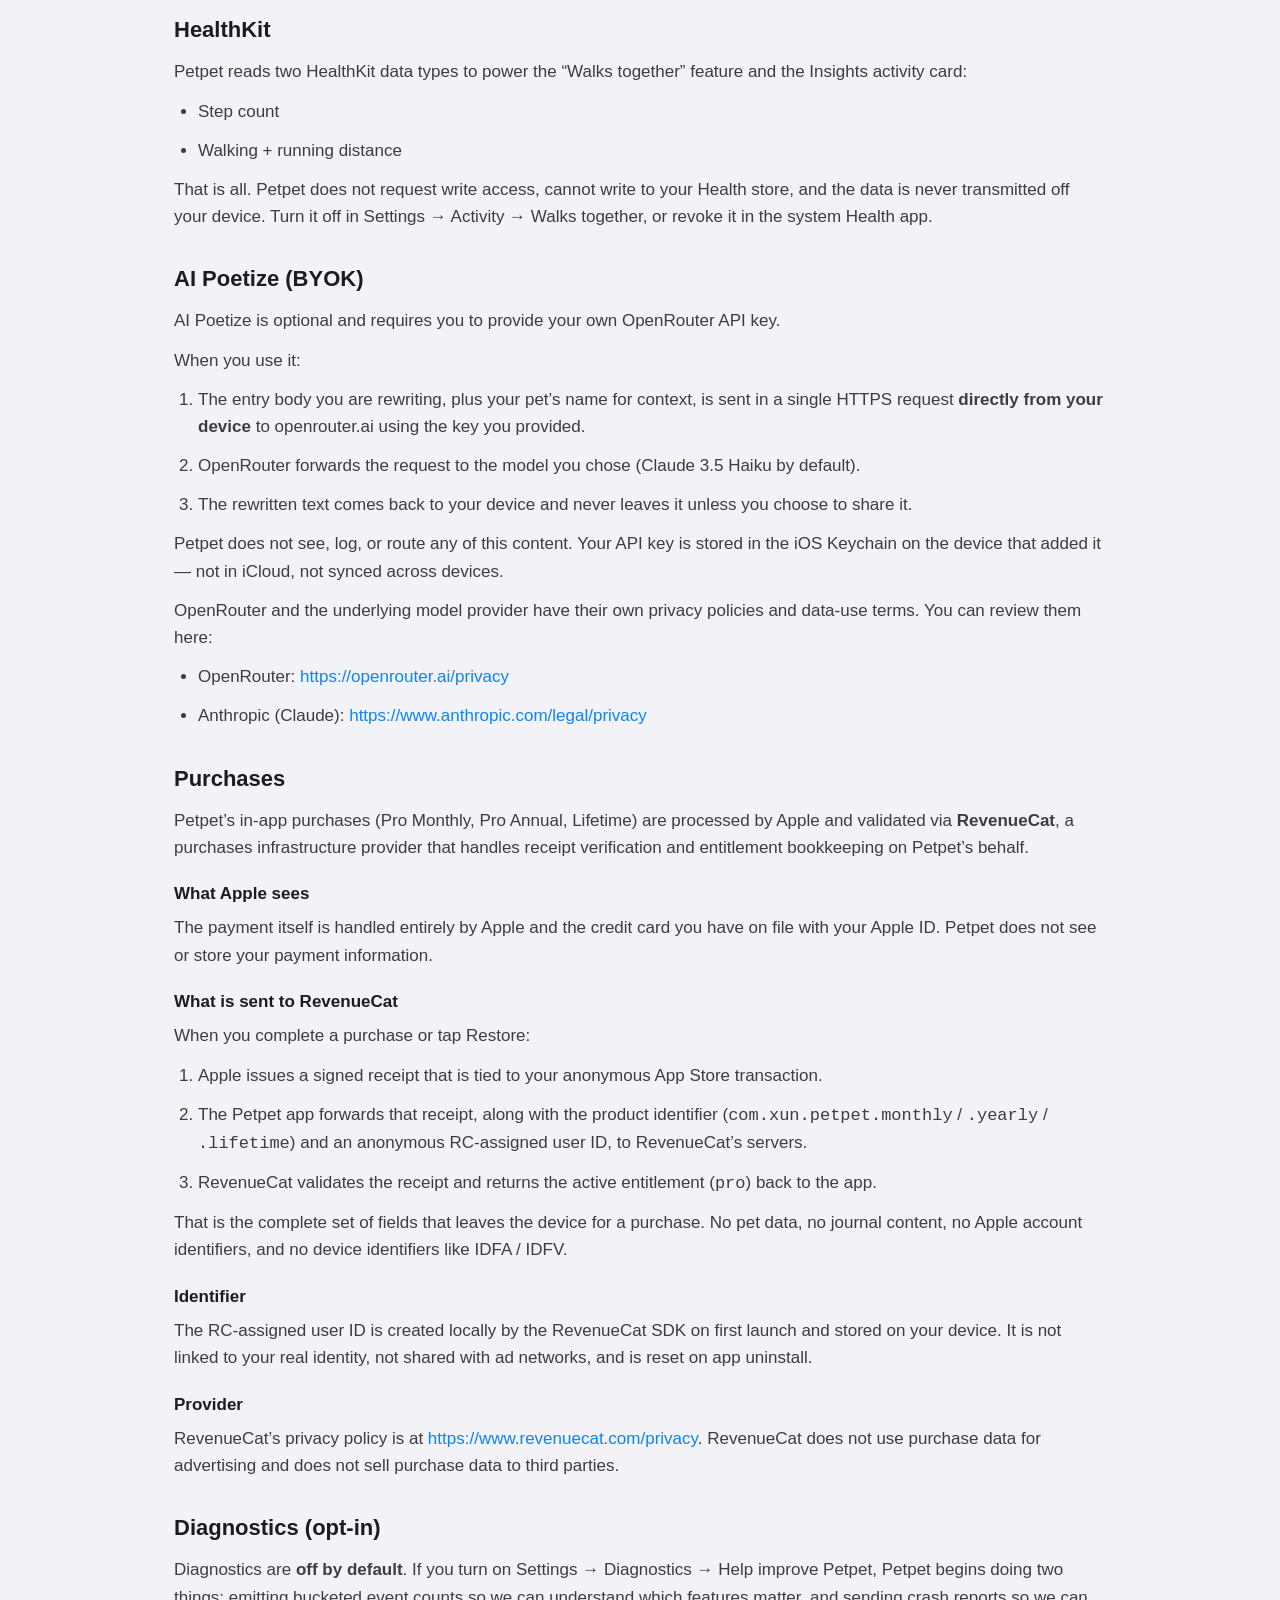
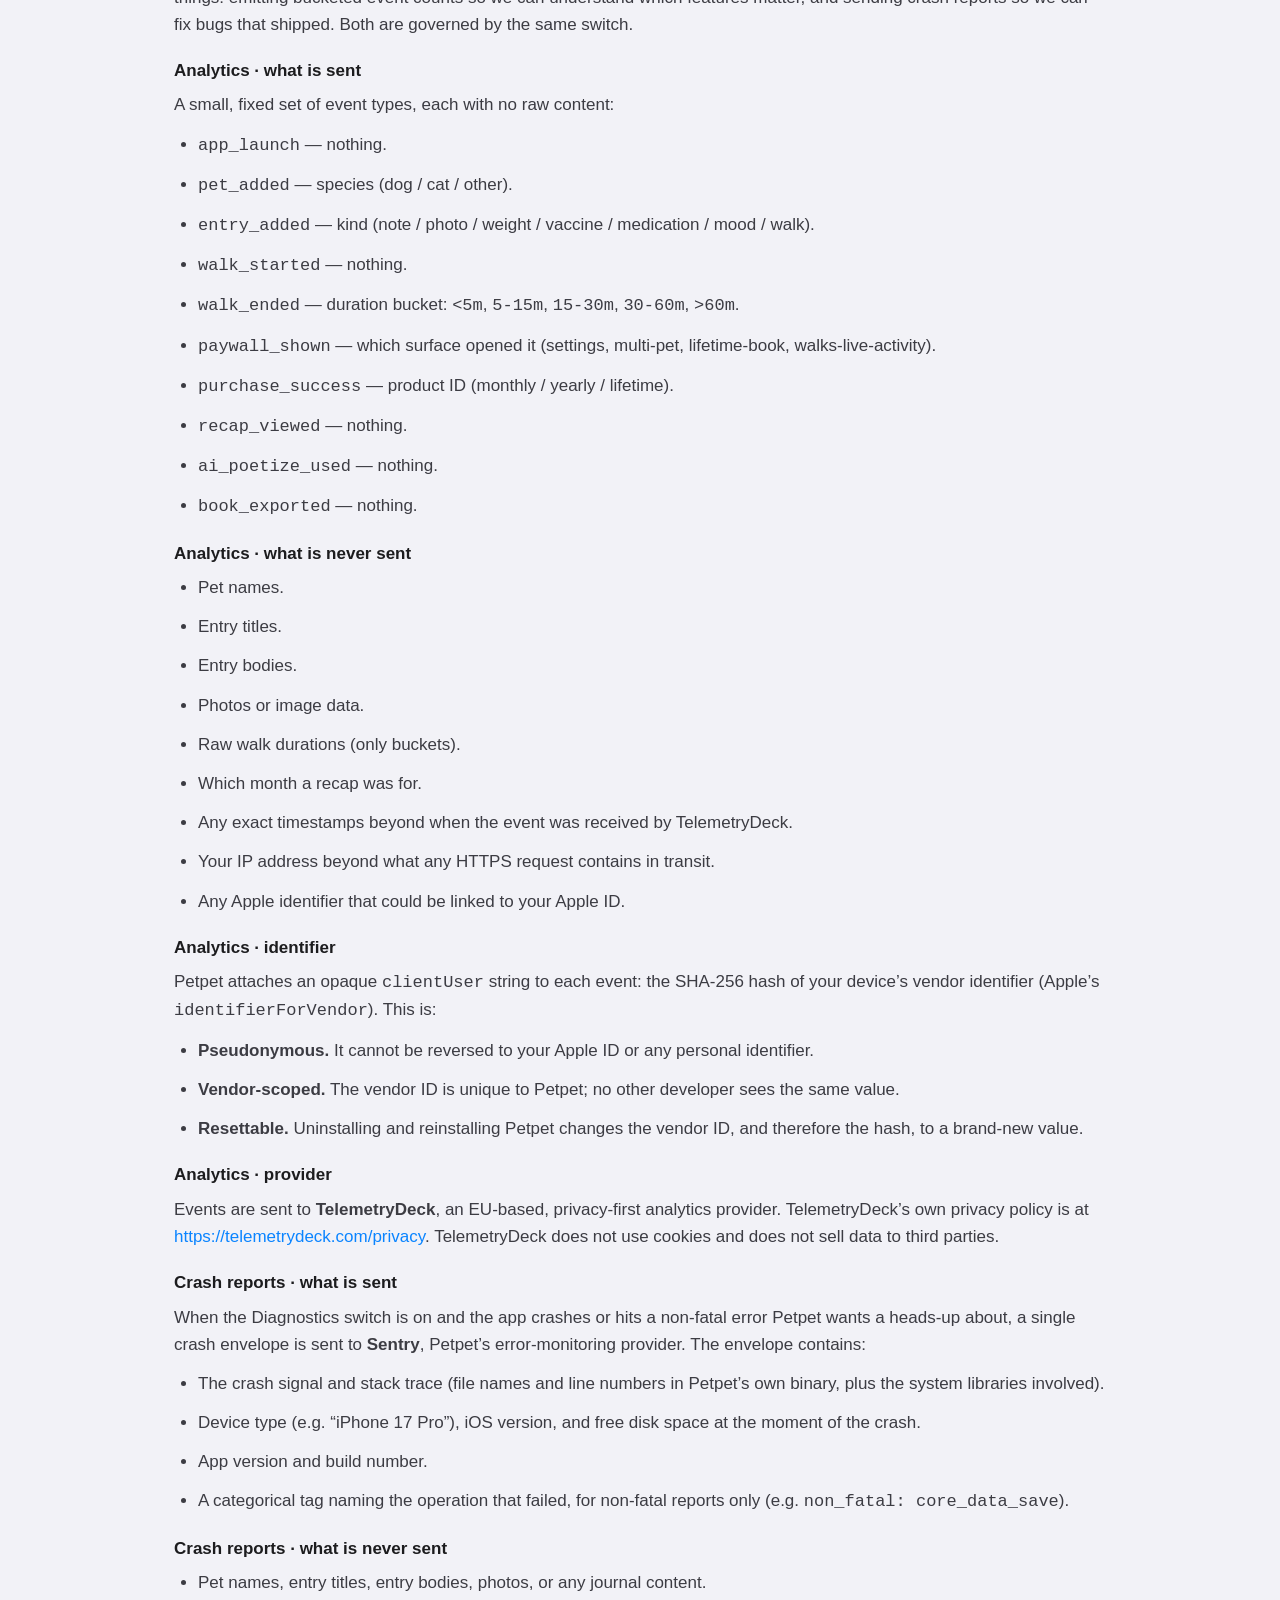
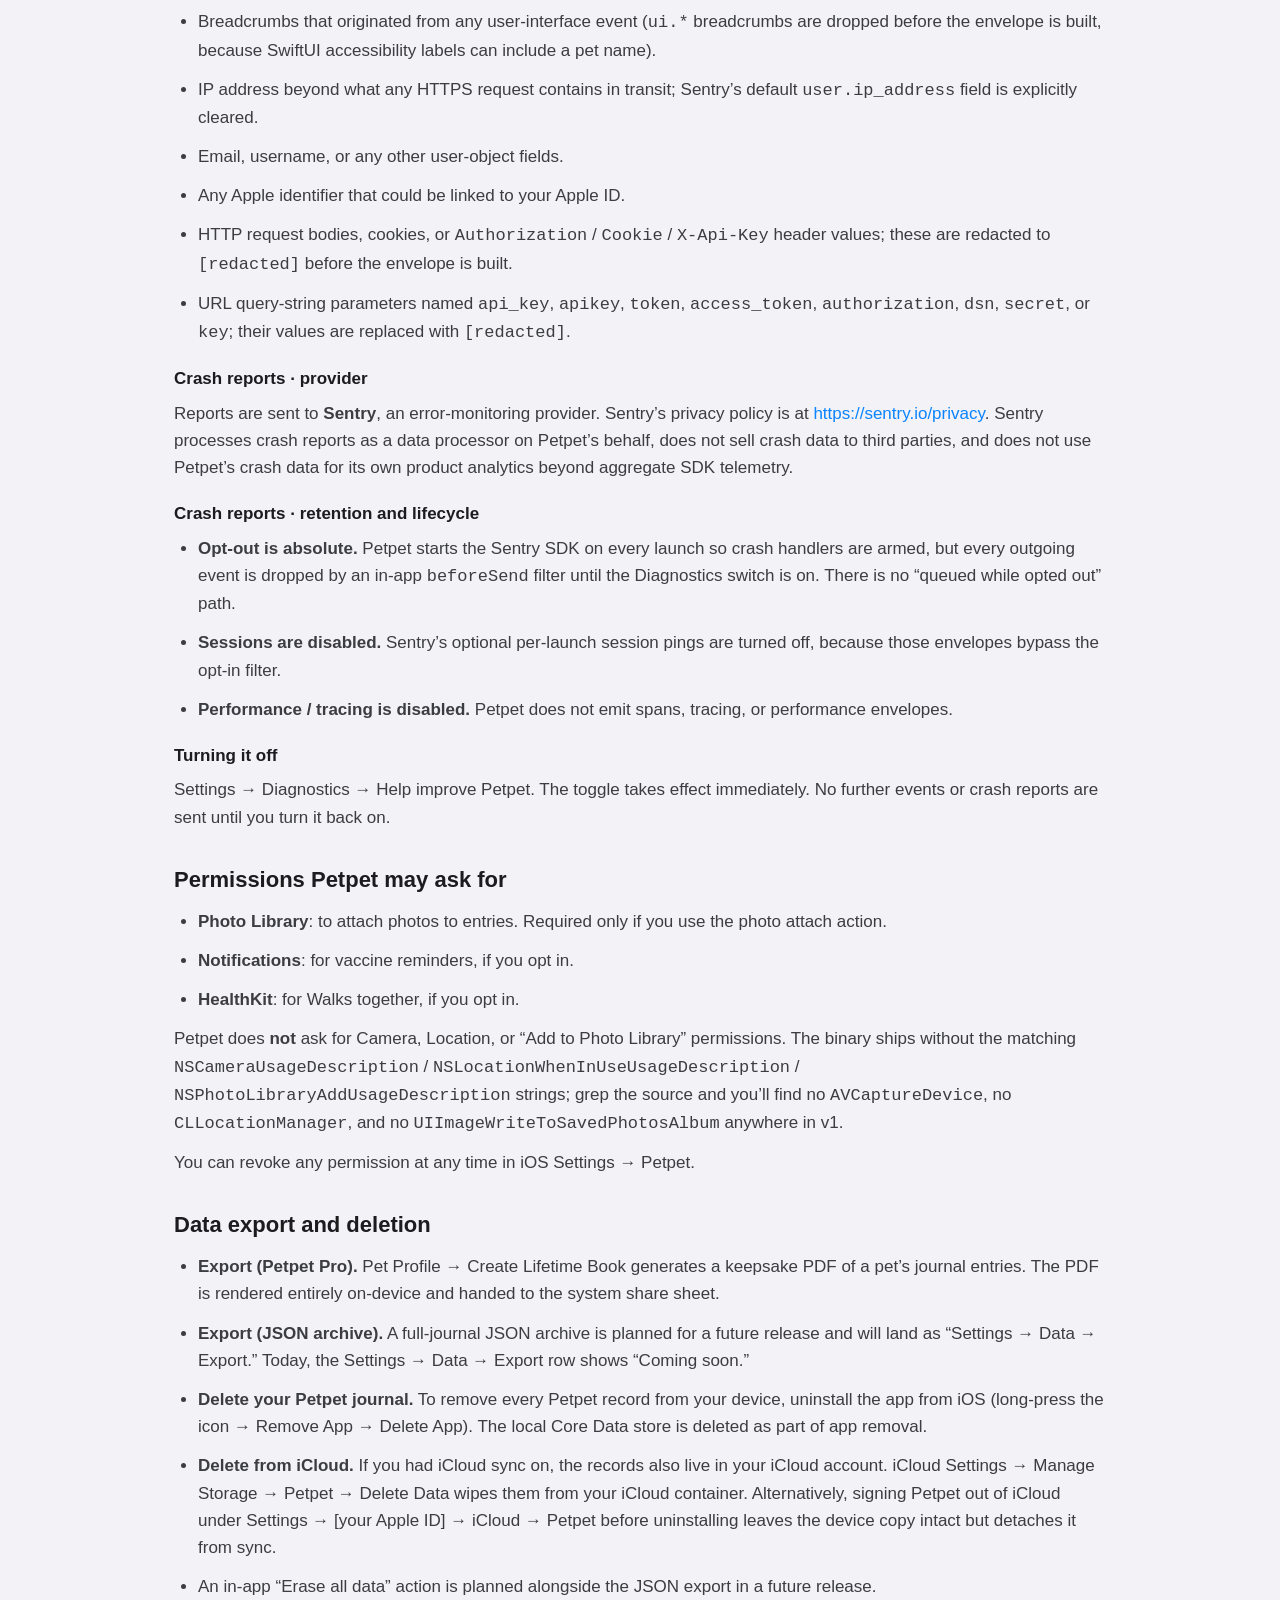
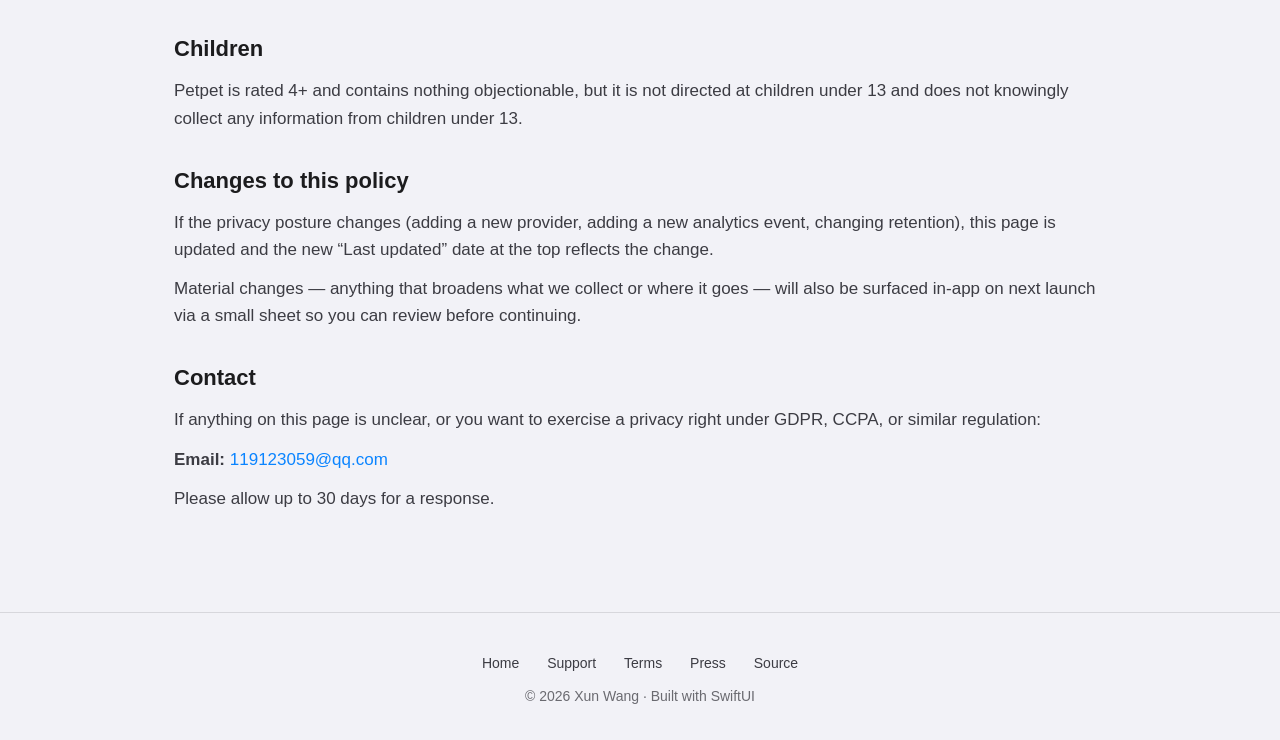
==== commit bf85211d: "Add Press Kit page + landing SEO (Twitter Card, JSON-LD, 1200x630 OG card) New files: - press/index." ====
--- a/privacy/index.html
+++ b/privacy/index.html
@@ -349,6 +349,8 @@
     <div class="links">
       <a href="../">Home</a>
       <a href="../support/">Support</a>
+      <a href="../terms/">Terms</a>
+      <a href="../press/">Press</a>
       <a href="https://github.com/same4869/app-160-Petpet">Source</a>
     </div>
     <div>&copy; 2026 Xun Wang &middot; Built with SwiftUI</div>
